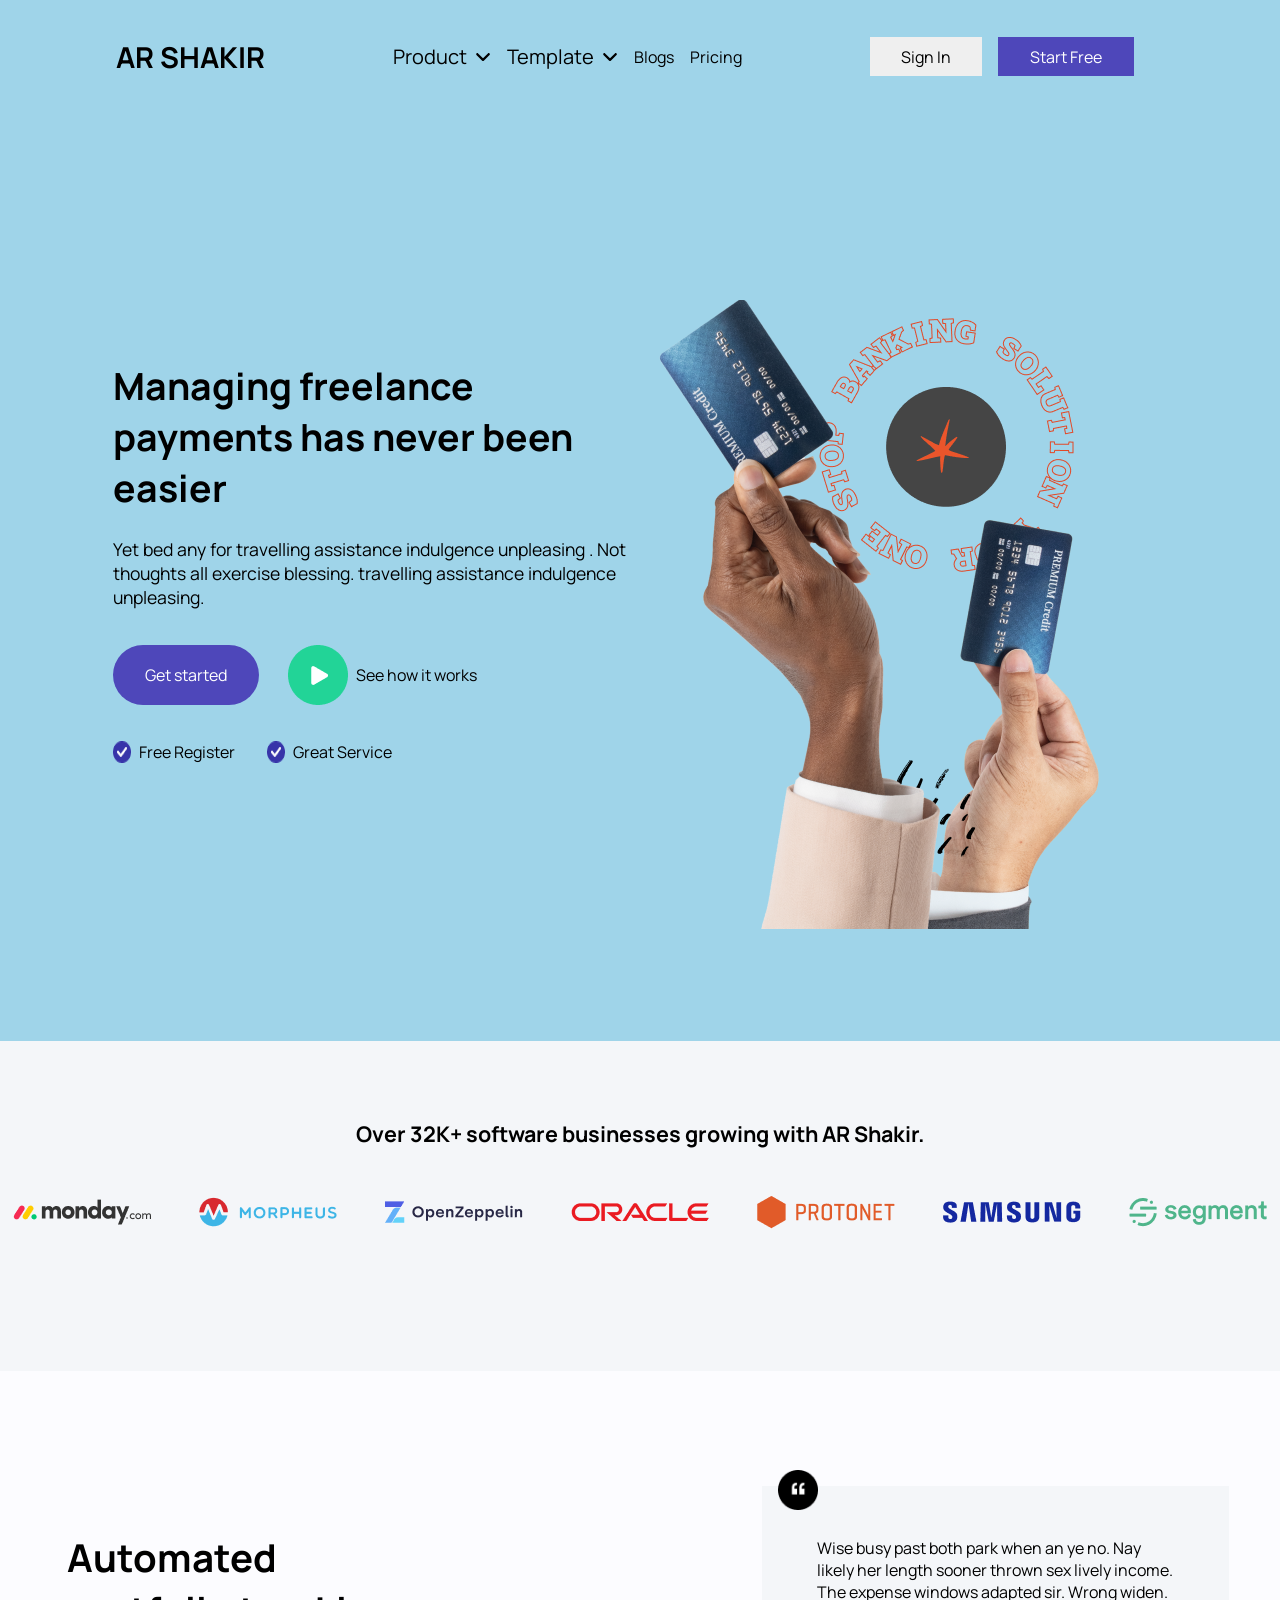
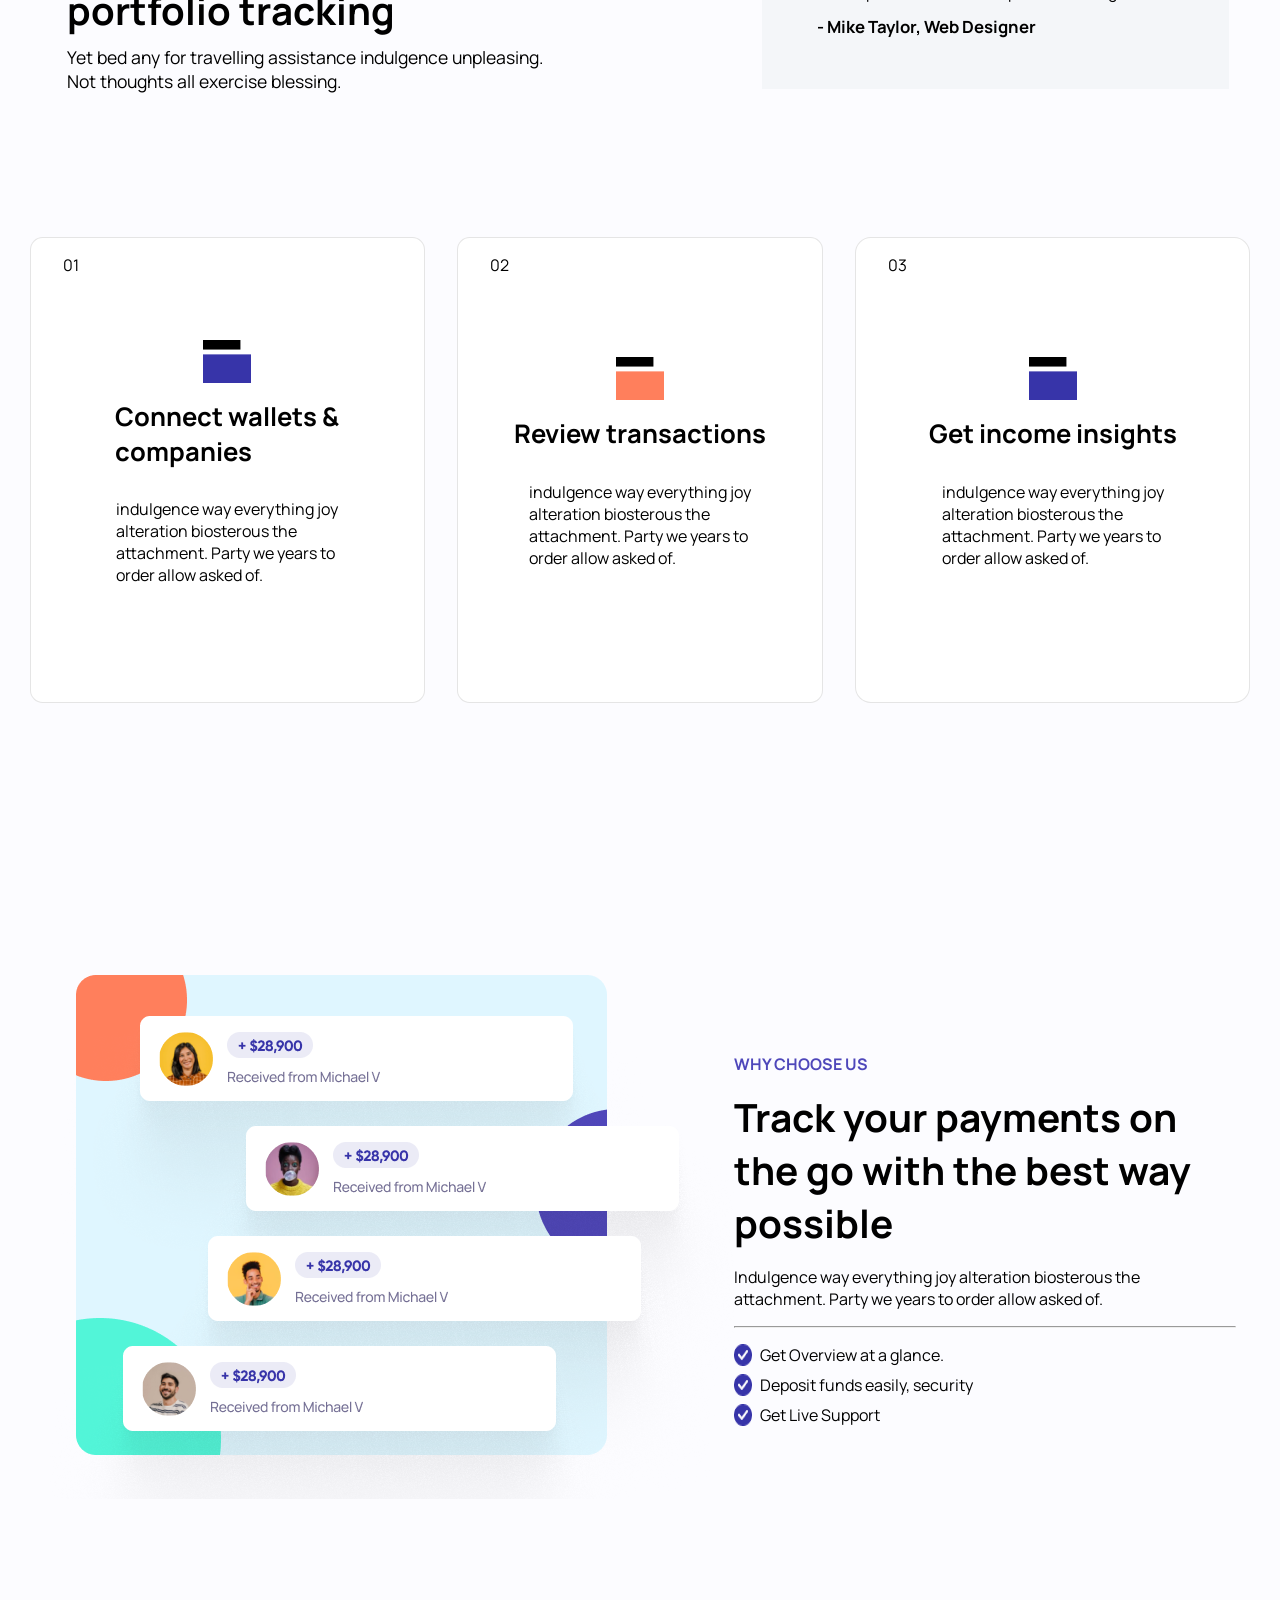
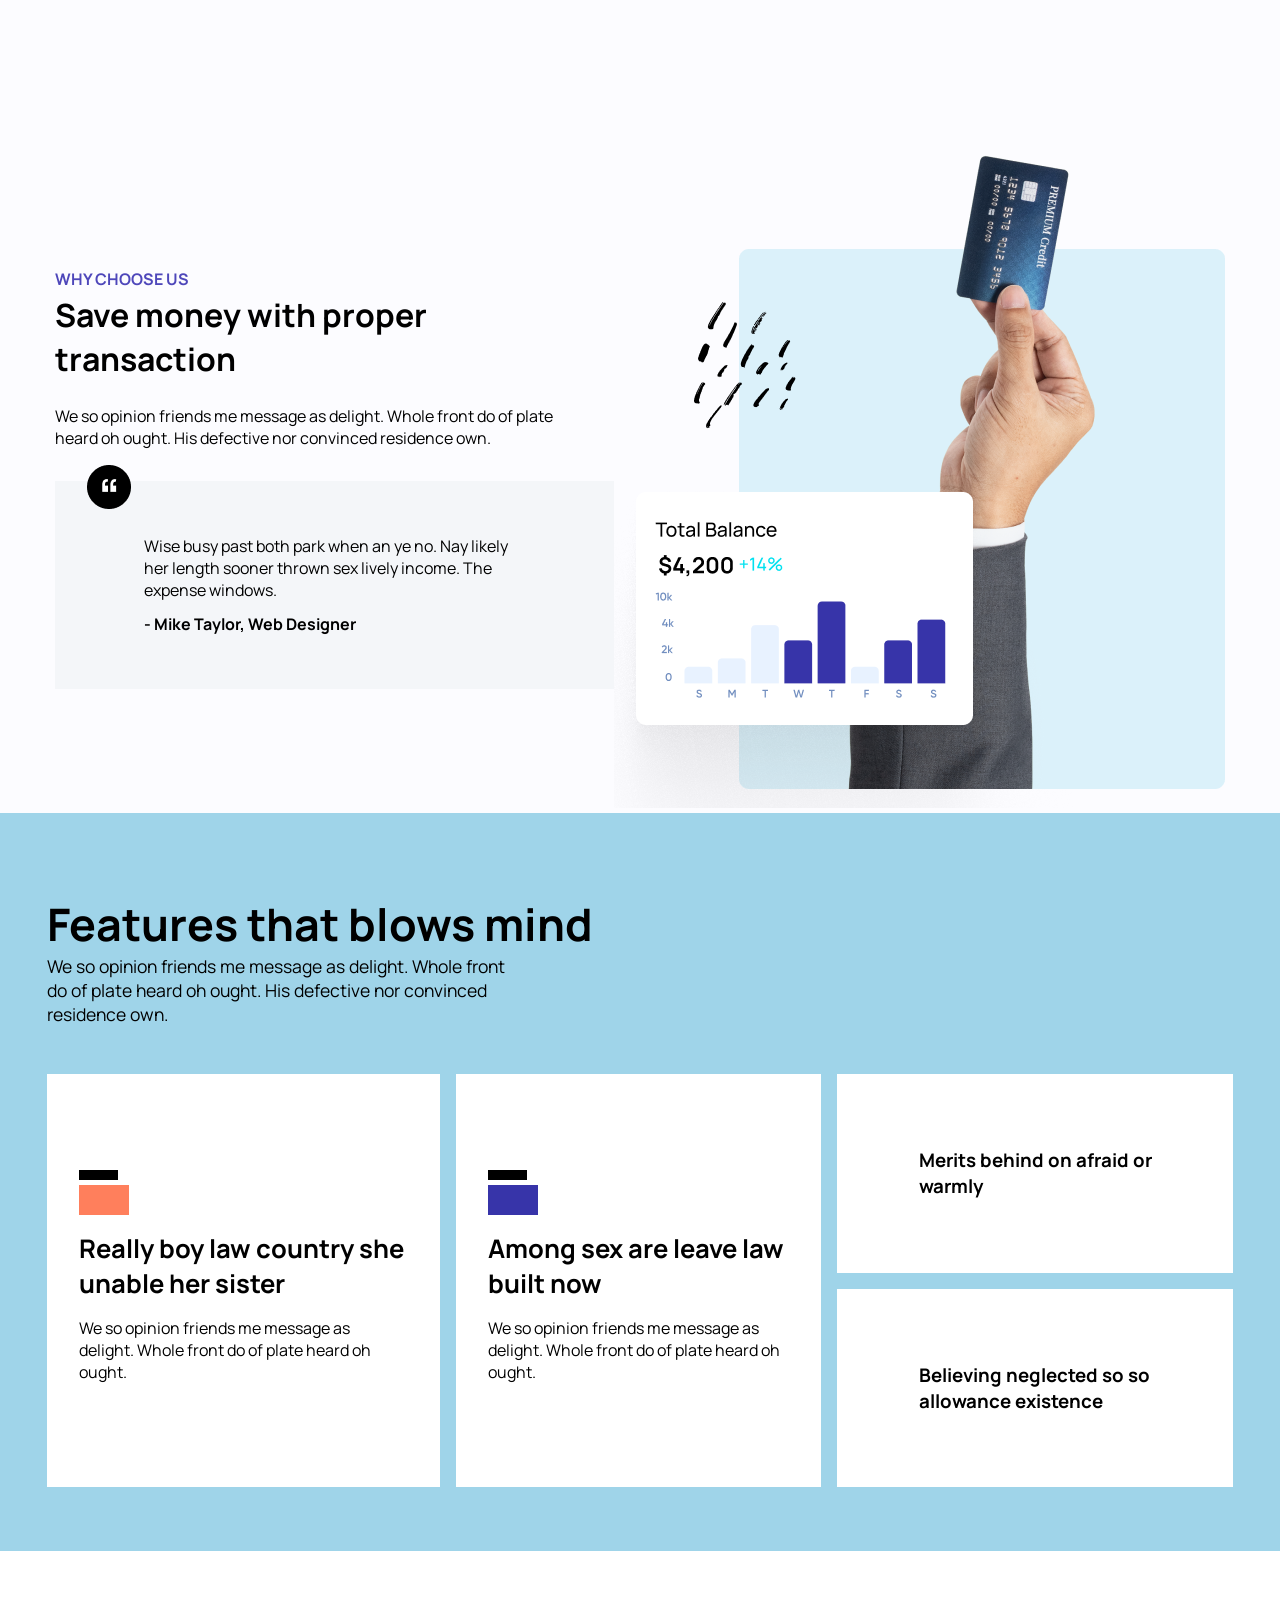
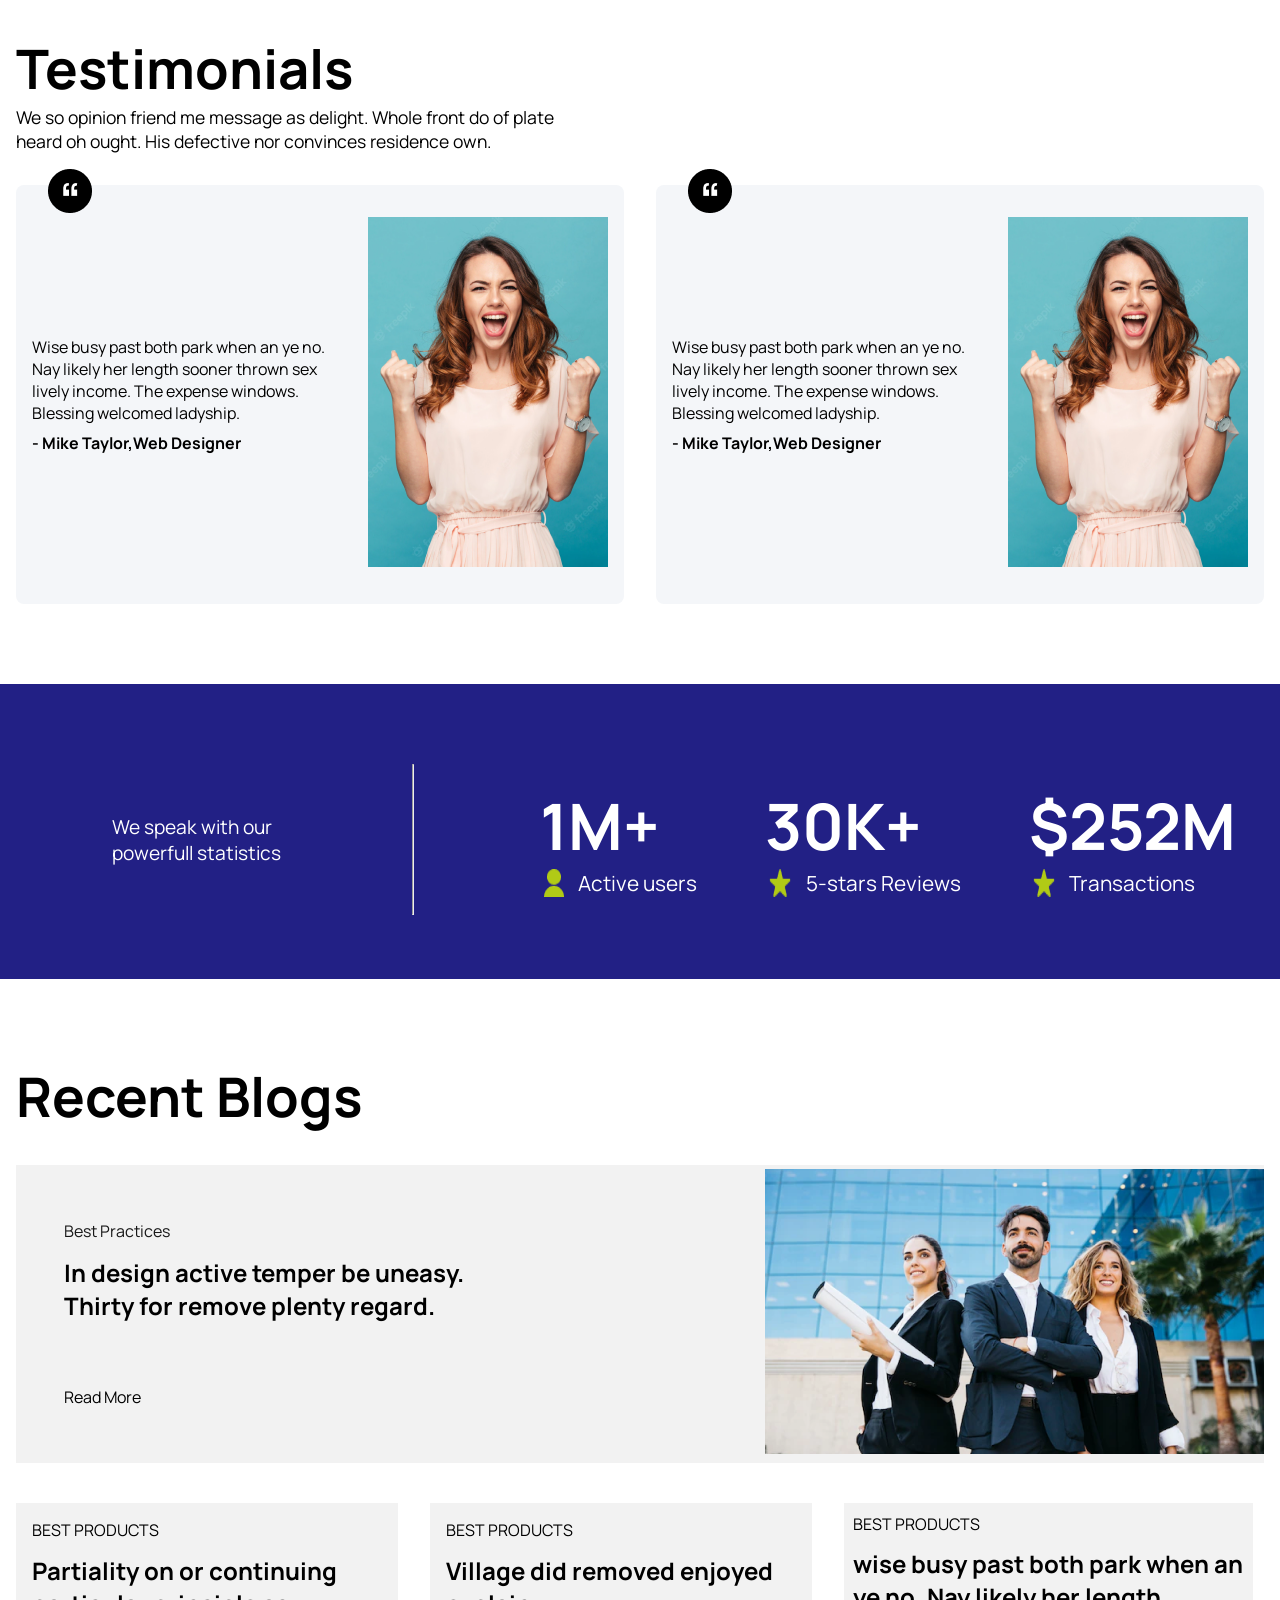
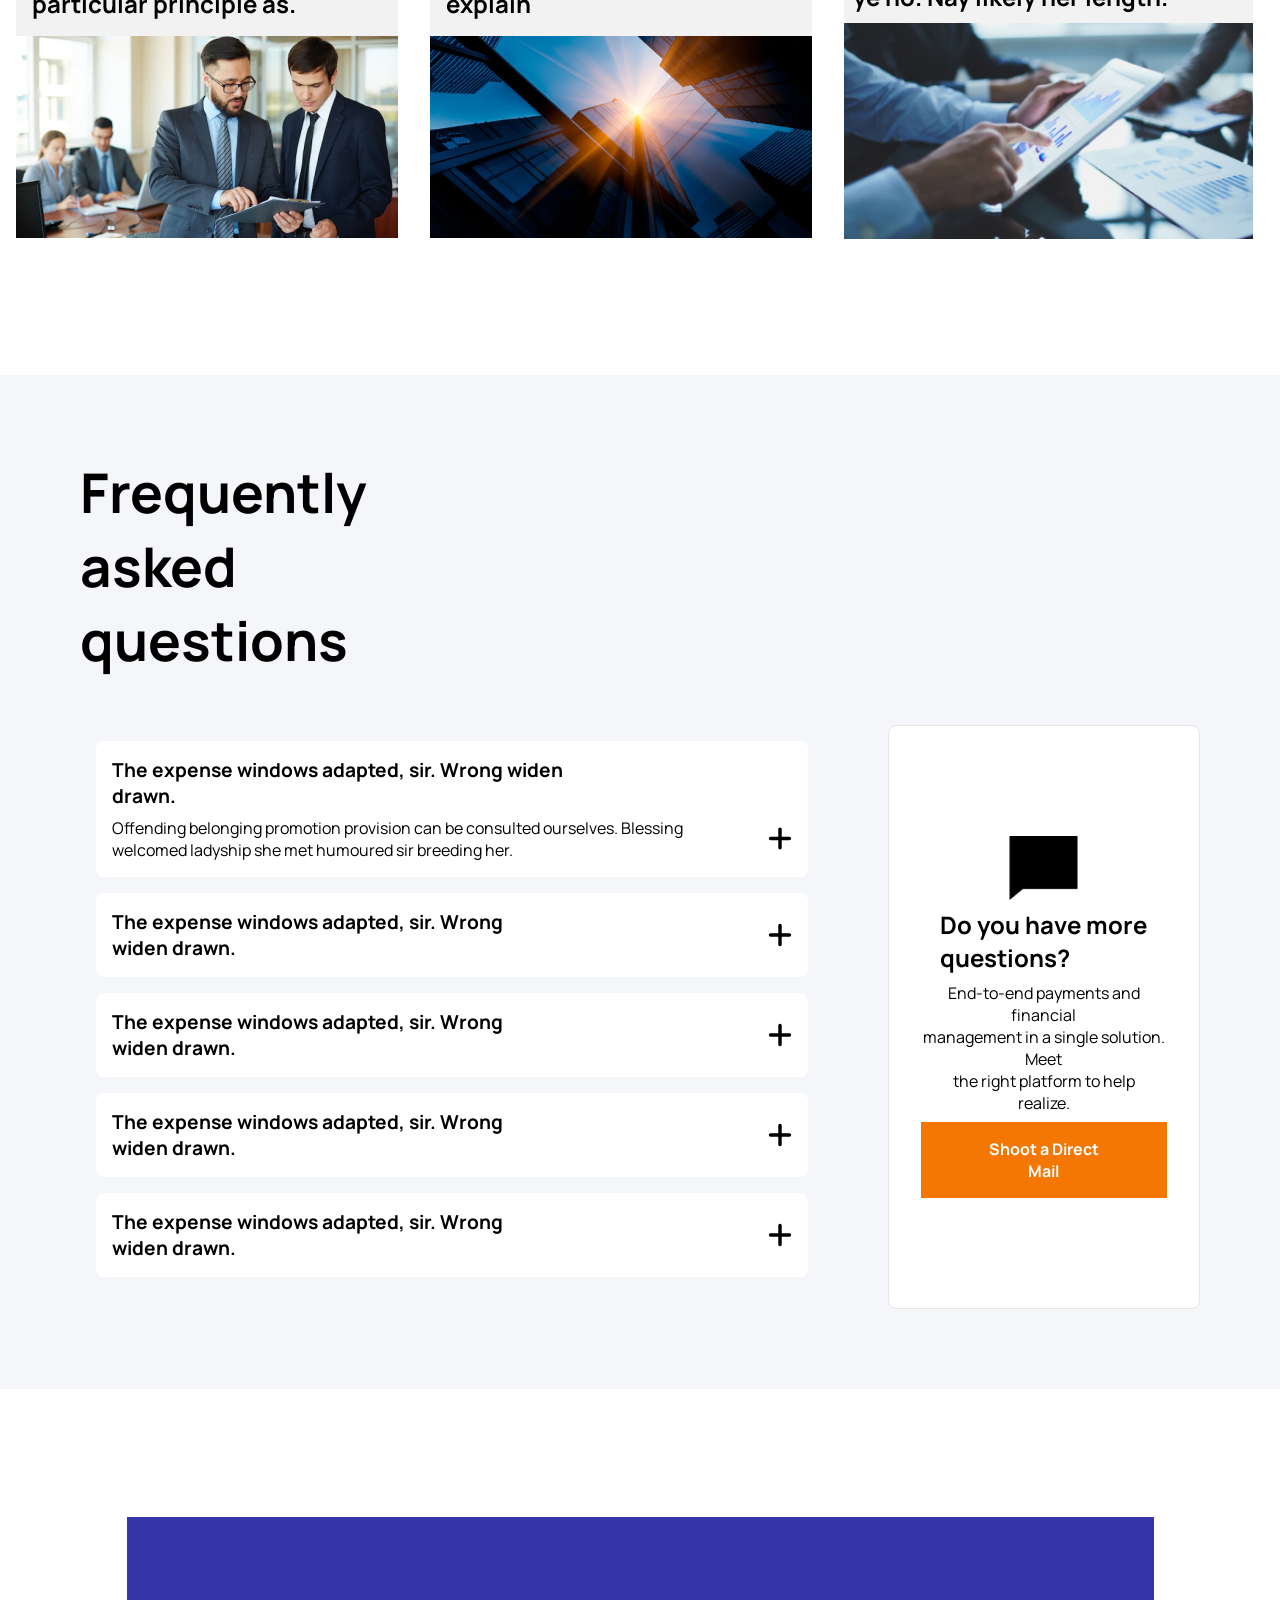
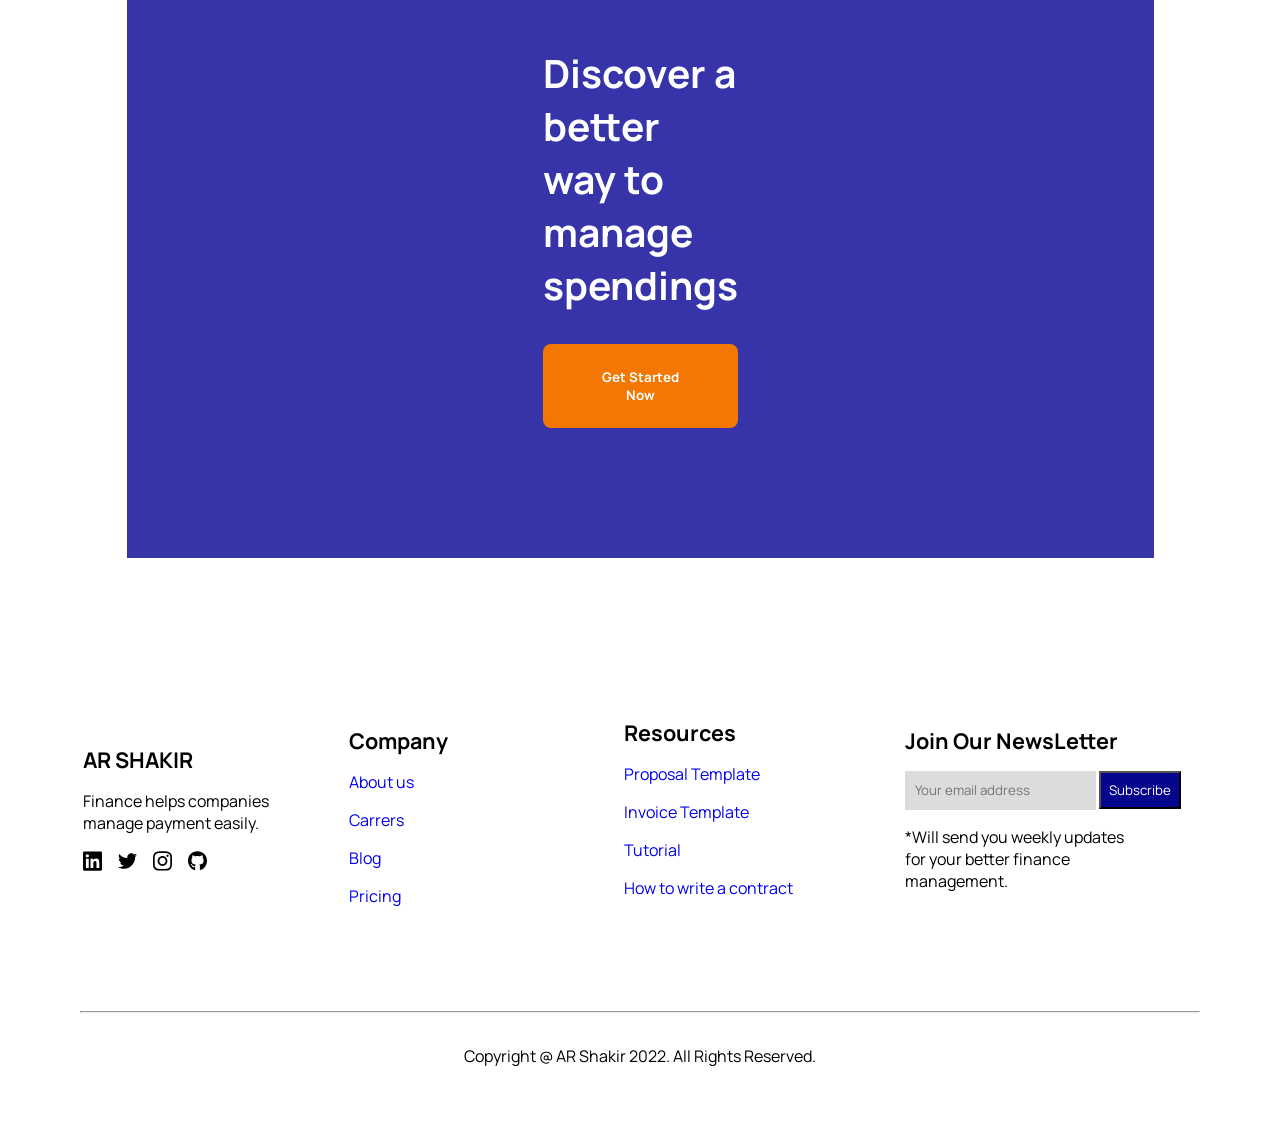
==== index.html @ 90b25868 "practice" ====
<!DOCTYPE html>
<html lang="en">
<head>
    <meta charset="UTF-8">
    <meta name="viewport" content="width=device-width, initial-scale=1.0">
    
    <title>Document</title>
    <link rel="stylesheet" href="./css/style.css">
</head>
<body>
    <section class="main">

          <section class="hero-u-section">
            <div class="navigation-left">
                <div class="logo">
                    <h1>AR SHAKIR</h1>
                </div>
            </div>
            <div class="hamburger" id="hamburger">&#9776;</div>
            <div class="navigation-mid">
                <div class="anchor-tags">
                    <span>Product</span>
                    <img src="./assets/angle-down-solid.svg" alt="" class="angle-down-solid">
                </div>
                <div class="anchor-tags">
                    <span>Template</span>
                    <img src="./assets/angle-down-solid.svg" alt="" class="angle-down-solid">
                </div>
                <div class="tags">
                    <span>Blogs</span>
                    <span>Pricing</span>
                </div>

            </div>
            <div class="navigation-right">
               <button class="sign-in">Sign In</button>
               <button class="start-free">Start Free</button> 
            </div>
          
          </section>
           
   <section class="partners-u-section">
   <div class="main-section-left">
    <div class="heading">
        <h1>Managing freelance <br> payments has never been <br> easier</h1>
    </div>
    <div class="paragraph">
        <p>Yet bed any for travelling assistance indulgence unpleasing . Not <br> thoughts all exercise blessing. travelling assistance indulgence <br> unpleasing.</p>
    </div>
      <div class="buttons">
       <div class="get-start-button">
        <button id="get-started">Get started</button>
       </div>
        <div class="play-buttons">
            <img src="./assets/play-btn.png" alt="">
             <span>See how it works</span>
        </div>
       
      </div>
      <div class="tick-mark">
        <div class="free-register">
            <img src="./assets/tick.png" alt="">
            <span>Free Register</span>
        </div>
        <div class="great-service">
            <img src="./assets/tick.png" alt="">
            <span>Great Service</span>
        </div>
    </div>
   </div>

   <div class="main-section-right">
    <img src="./assets/hero-section-img.png" alt="">
   </div>
   </section>

 <section class="offers-u-section">
   <div class="companies-logos">
    <div class="heading">
        <h1>Over 32K+ software businesses growing with AR Shakir.</h1>
    </div>
    <div class="company-images">
        <img src="./assets/mondey.png" alt="" >
        <img src="./assets/morpheus.png" alt="">
        <img src="./assets/openzeppelin.png" alt="">
        <img src="./assets/oracle.png" alt="">
        <img src="./assets/protonet.png" alt="">
        <img src="./assets/samsung.png" alt="">
         <img src="./assets/segment.png" alt="">
    </div>
   </div>
 </section>
            <section class="track-payment-u-section">
                <div class="portfolio-track-left">
                    <div class="heading">
                        <h4>Automated <br>portfolio tracking</h4>
                    </div>
                    <p>Yet bed any for travelling assistance indulgence unpleasing. <br>Not thoughts all exercise blessing.</p>
                </div>
                <div class="portfolio-track-right">
                    <img src="./assets/quote-icon.png" alt="" id="quote-icon">
                    <p>Wise busy past both park when an ye no. Nay <br> likely her length sooner thrown sex lively income. <br>The expense windows adapted sir. Wrong widen.</p>
                    <p id="designer">- Mike Taylor, Web Designer</p>
                </div>
                
            </section>
            
            <section class="why-us-u-section">
                <div class="boxes">
                    <div class="box-01">
                        <span>01</span>
                        <div class="content-1">
                         <img src="./assets/offer1.png" alt="" class="offer">
                        <h6>Connect wallets &  <br>companies</h6>
                        <p>indulgence way everything joy <br> alteration biosterous the <br> attachment. Party we years to <br> order allow asked of.</p>
                        </div>
                    </div>

                    <div class="box-02">
                        <span>02</span>
                        <div class="content-2">
                            <img src="./assets/offer2.png" alt="" class="offer">
                        <h6>Review transactions</h6>
                        <p>indulgence way everything joy <br> alteration biosterous the <br> attachment. Party we years to <br> order allow asked of.</p>
                        </div>
                    </div>
                    
                    <div class="box-03">
                        <span>03</span>
                       <div class="content-3">
                        <img src="./assets/offer1.png" alt="" class="offer">
                        <h6>Get income insights</h6>
                        <p>indulgence way everything joy <br> alteration biosterous the <br> attachment. Party we years to <br> order allow asked of.</p>
                       </div>
                    </div>
                </div>
            </section>

              <section class="why-us-track-payement">
                <div class="track-payment">
                    <div class="track-payment-left">
                        <img src="./assets/track-your-payments.png" alt="">
                    </div>
    
    
                    <div class="track-payment-right">
                        <div class="topic">
                            <span>WHY CHOOSE US</span>
                        </div>
                        <div class="heading">
                            <h6>Track your payments on <br> the go with the best way <br> possible</h6>
                        </div>
                        <div class="paragraph">
                            <p>Indulgence way everything joy alteration biosterous the <br> attachment. Party we years to order allow asked of.</p>
    
                        </div>
                        <div class="horizontal-line">
                        <hr/>
                        </div>
                        <div class="tick-payement">
                            <div class="overview">
                                <img src="./assets/tick.png" alt="">
                                <span>Get Overview at a glance.</span>
                            </div>
    
                            <div class="overview">
                                <img src="./assets/tick.png" alt="">
                                <span>Deposit funds easily, security</span>
                            </div>
    
                            <div class="overview">
                                <img src="./assets/tick.png" alt="">
                                <span>Get Live Support</span>
                            </div>
    
                        </div>
              </section>
            
            <section class="why-us-section">
                <div class="choose-us">
                    <div class="choose-us-left">
                       <div class="choose-us-left-top">
                        <div class="topic-choose">
                            <span>WHY CHOOSE US</span>
                        </div>
    
                        <div class="heading">
                            <h6>Save money with proper <br> transaction</h6>
                        </div>
    
                        <div class="paragraph">
                            <p>We so opinion friends me message as delight. Whole front do of plate <br> heard oh ought. His defective nor convinced residence own.</p>
                        </div>
                        </div>
                        
                        <div class="choose-us-left-buttom">
                           <div class="quote-icons">
                            <img src="./assets/quote-icon.png" alt="">
                           </div>
                           <div class="paragraph">
                            <p>Wise busy past both park when an ye no. Nay likely <br> her length sooner thrown sex lively income. The <br> expense windows.</p>
                            <span>- Mike Taylor, Web Designer</span>
                           </div>
                          
                            
                        </div>
                       
                    </div>
                    <div class="choose-us-right">
                        <img src="./assets/total-balance.png" alt="">
                    </div>
                </div>
            </section>

            <section class="feature-u-section">
                <div class="feature-container">
                    <div class="feature-container-top">
                      <div class="heading">
                        <h4>Features that blows mind</h4>
                      </div>
                      <div class="paragraph">
                        <p>We so opinion friends me message as delight. Whole front <br> do of plate heard oh ought. His defective nor convinced <br> residence own.</p>
                      </div>
                    </div>

                    <div class="feature-container-buttom">
                        <div class="feature-Boxes">
                            <div class="feature-boxes1">
                                <img src="./assets/offer2.png" alt="" class="feature-offer">
                                <h4>Really boy law country she <br> unable her sister</h4>
                                <p>We so opinion friends me message as <br> delight. Whole front do of plate heard oh <br> ought.</p>
                            </div>
    
                            <div class="feature-boxes2">
                                <img src="./assets/offer1.png" alt="" class="feature-offer">
                                <h4>Among sex are leave law <br> built now </h4>
                                <p>We so opinion friends me message as <br> delight. Whole front do of plate heard oh <br> ought.</p>
                            </div>
                            <div class="feature-boxes3">
                                <div class="feature-boxes-top">
                                    <h3>Merits behind on afraid or  <br>warmly</h3>
                                </div>
                                <div class="feature-boxes-buttom">
                                    <h3>Believing neglected so so <br> allowance existence</h3>
                                </div>
                            </div>
                        </div>

                       
                        </div>
                            

                    </div>

               
            </section>
            <section class="testimonials-u-section">

                 <div class="testimonials-container">
                    <div class="testimonials-top">
                        <div class="heading">
                            <h4>Testimonials</h4>
                        </div>
                        <div class="paragraph">
                            <p>We so opinion friend me message as delight. Whole front do of plate <br>
                            heard oh ought. His defective nor convinces residence own.</p>
                        </div>
                    </div>
                    <div class="testimonials-buttom">
                        <div class="testimonials-buttom-left">
                            <div class="quote-logo">
                                <img src="./assets/quote-icon.png" alt="">
                            </div>
                            <div class="web-designer">
                                <p>Wise busy past both park when an ye no. <br> Nay likely her length sooner thrown sex lively income. The expense windows. <br>Blessing welcomed ladyship.</p>
                                <span>- Mike Taylor,Web Designer</span>
                            </div>

                            <div class="developer-image">
                                <img src="./assets/testimonial1.png" alt="">
                            </div>
                        </div>

                        <div class="testimonials-buttom-right">
                            <div class="quote-logo1">
                                <img src="./assets/quote-icon.png" alt="">
                            </div>
                            <div class="web-designer1">
                                <p>Wise busy past both park when an ye no. <br> Nay likely her length sooner thrown sex lively income. The expense windows. <br>Blessing welcomed ladyship.</p>
                                <span>- Mike Taylor,Web Designer</span>
                            </div>

                            <div class="developer-image">
                                <img src="./assets/testimonial1.png" alt="">
                            </div>
                        </div>
                    </div>
                 </div>

            </section>

            <section class="metrics-u-section">
               <div class="metrics-container">
                <div class="metrics-left">
                    <div class="powerful-statistics">
                        <p>We speak with our <br> powerfull statistics</p>
                    </div>
                    <div class="metrices-line">
                        <hr/>
                    </div>
                </div>
                <div class="metrics-right">
                    <div class="active-users">
                        <h3>1M+</h3>
                        <p><img src="./assets/active-user.png" alt="" class="active-user"> Active users</p>
                    </div>

                    <div class="reviews">
                        <h3>30K+</h3>
                        <p><img src="./assets/star.png" alt="" class="star">5-stars Reviews</p>
                    </div>

                    <div class="transaction-process">
                        <h3>$252M</h3>
                        <p><img src="./assets/star.png" alt="" class="star">Transactions</p>
                    </div>
                   

                    
                </div>
               </div>
            </section>

            <section class="recent-blogs-u-section">

                <div class="recent-blogs-container">
                    <div class="blogs-container-top">
                        <div class="heading">
                            <h1>Recent Blogs</h1>
                        </div>
                    </div>
                    <div class="blogs-container-mid">
                        <div class="blogs-mid-left">
                            <div class="heading">
                                <span>Best Practices</span>
                                <h4>In design active temper be uneasy. <br> Thirty for remove plenty regard.</h4>
                            </div>
                            <span>Read More</span>
                        </div>
                        <div class="blogs-mid-right">
                            <img src="./assets/blog1.png" alt="">
                        </div>
                    </div>
                    <div class="blogs-conatiner-buttom">
                       <div class="blogs-buttom-left">
                        <div class="heading1">
                            <span>BEST PRODUCTS</span>
                            <h4>Partiality on or continuing <br> particular principle as.</h4>
                        </div>
                        <img src="./assets/blog2.png" alt="">
                       </div>

                       <div class="blogs-buttom-mid">
                        <div class="heading2">
                            <span>BEST PRODUCTS</span>
                            <h4>Village did removed enjoyed <br> explain</h4>
                        </div>
                        <img src="./assets/blog3.png" alt="">
                       </div>
                       <div class="blogs-buttom-right">
                        <div class="heading3">
                            <span>BEST PRODUCTS</span>
                            <h4>wise busy past both park when an <br> ye no. Nay likely her length.</h4>
                        </div>
                        <img src="./assets/blog4.png" alt="" class="blog4">
                       </div>
                       </div>

                      
                       </div>
                    </div>
                </div>
            </section>

           <section class="faqs-u-section">
            <div class="faqs-container">
                <div class="faqs-top-container">
                    <div class="top-heading">
                        <h4>Frequently <br> asked questions</h4>
                    </div>
                </div>



                <div class="faqs-buttom-container">
                    <div class="faqs-questions">

                        <div class="question">
                            <div class="heading">
                                <h5>The expense windows adapted, sir. Wrong widen drawn.</h5>
                            </div>
                            <div class="paragraph">
                                <p>Offending belonging promotion provision can be consulted ourselves. Blessing  <br>welcomed ladyship she met humoured sir breeding her.</p>
                                <img src="./assets/plus-solid.svg" alt="" class="plus-solid">
                            </div>
                        </div>

                        <div class="question1">
                            <div class="heading">
                                <h5>The expense windows adapted, sir. Wrong widen drawn.</h5>
                                <img src="./assets/plus-solid.svg" alt="" class="plus-solid">
                            </div>
                        </div>

                        <div class="question1">
                            <div class="heading">
                                <h5>The expense windows adapted, sir. Wrong widen drawn.</h5>
                                <img src="./assets/plus-solid.svg" alt="" class="plus-solid">
                            </div>
                        </div>

                        <div class="question1">
                            <div class="heading">
                                <h5>The expense windows adapted, sir. Wrong widen drawn.</h5>
                                <img src="./assets/plus-solid.svg" alt="" class="plus-solid">
                            </div>
                        </div>

                        <div class="question1">
                            <div class="heading">
                                <h5>The expense windows adapted, sir. Wrong widen drawn.</h5>
                                <img src="./assets/plus-solid.svg" alt="" class="plus-solid">
                            </div>
                        </div>

                    </div>



                    <div class="faqs-right">
                        <img src="./assets/faqs-vector.png" alt="" class="faqs-vector">
                        
                        <h5> Do you have more <br> questions?</h5>

                        <p>End-to-end payments and financial <br> management in a  single solution. Meet <br> the right platform to help <br> realize.</p>

                        <button> Shoot a Direct Mail</button>
                    </div>
                </div>

            </div>
           </section>

           <section class="get-started-u-section">
            <div class="get-started-container">
                <h4>Discover a better way to <br> manage spendings</h4>
                <button>Get Started Now</button>
            </div>
           </section>

           <section class="footer-section">
            <div class="footer-container">

                <div class="footer-content1">
                    <h5>AR SHAKIR</h5>
                    <p>Finance helps companies <br> manage payment easily.</p>
                    <div class="social-icons">
                        <img src="./assets/linkedin-brands-solid.svg" alt="" class="s-icons">
                        <img src="./assets/twitter-brands-solid.svg" alt="" class="s-icons">
                        <img src="./assets/instagram-brands-solid.svg" alt="" class="s-icons">
                        <img src="./assets/github-brands-solid.svg" alt="" class="s-icons">
                    </div>
                </div>
                <div class="footer-content2">
                    <h5>Company</h5>
                   <div class="anchor-tags-box">
                    <a href="#">About us</a>
                    <a href="#">Carrers</a>
                    <a href="#">Blog</a>
                    <a href="#">Pricing</a>
                   </div>
                </div>
                <div class="footer-content3">
                    <h5>Resources</h5>
                   <div class="anchor-tags-box">
                    <a href="#">Proposal Template</a>
                    <a href="#">Invoice Template</a>
                    <a href="#">Tutorial</a>
                    <a href="#">How to write a contract</a>
                   </div>
                </div>
                <div class="footer-content4">
                    <h5>Join Our NewsLetter</h5>
                    <div class="input">
                        <input type="email" placeholder="Your email address">
                         <button>Subscribe</button>
                    </div>
                    <p>*Will send you weekly updates <br> for your better finance <br> management.</p>
                </div>
            </div>
           </section>

           <section class="footer-line">
            <div class="footer-hr-line">
                <hr/>
            </div>
            <div class="copyright">
                <p>Copyright @ AR Shakir 2022. All Rights Reserved.</p>
            </div>
           </section>
        </div>
    </section>
</body>
</html>
---- css/style.css ----
@import url('https://fonts.googleapis.com/css2?family=Manrope:wght@200..800&display=swap');
*{
    margin:0;
    padding:0;
    box-sizing: border-box;
    font-family: "Manrope", sans-serif;;
}

.main{
  
    min-height: 100dvh;   
    
}

.hero-u-section{
    display: flex;
    background-color: #9fd4e9;
    justify-content: center;
    align-items: center;
    padding:1.7rem 4rem 1.7rem 2rem;
    gap:7rem;
    
}

.logo>h1{
    /* background-color:green; */
    padding:0rem 0rem 0rem 0.15rem;
    font-size: 1.8rem;
    font-weight: bold;

}
.hamburger{
    display: none;
}
.navigation-mid{
    /* background-color: orange; */
    display: flex;
    justify-content: center;
    align-items: center;
    padding:1rem;
    gap:1rem;
}

.anchor-tags{
    /* background-color: olive; */
    display: flex;
    gap:0.5rem;
    font-size: 1.25rem;
    
   
}
.anchor-tags>span{
    cursor: pointer;
}
.tags{
    display: flex;
    justify-content: center;
    align-items: center;
    gap:1rem;
}


.angle-down-solid{
    width:1rem;
}
.navigation-right{
    display: flex;
    gap:1rem;
}

.navigation-right>.sign-in{
   width:7rem;
   font-size: 1rem;
   padding:0.54rem 0;
   cursor: pointer;
   /* background-color: #9fd4e9; */
   border: none;
   
}

.navigation-right>.start-free{
    color:white;
    background-color: #4e47ba;
    width:8.5rem;
    font-size: 1rem;
    padding: 0.54rem 0;
    cursor: pointer;
    border: none;
}

.line{
    background-color: #4e47ba;
   display:none;
    width:100%;

}

.partners-u-section{
    /* background-color: pink; */
    background-color:#9fd4e9;
    display: flex;
    justify-content:center;
    align-items:center;
    padding: 7rem 1.2rem;
    gap:2rem;
    
    
}

.main-section-left{
    /* border:1px solid black; */
    display: flex;
    flex-direction: column;
    gap:1.5rem;
    
}

.main-section-left>.heading{
    font-size: 2rem;
    
}

.main-section-left>.paragraph{
font-size: 1.1rem;
}
.main-section-left>.buttons{
    display: flex; 
    /* gap:1rem; */
}

.buttons{
    /* background-color: red; */
    display: flex;
    justify-content:left;
    align-items: center;
   
    
}


.get-start-button{
    /* background-color: plum; */
}

.get-start-button>#get-started{
background-color:#4e47ba;
border: none;
color:white;
font-size: 1rem;
padding:1.2rem 2rem;
border-radius: 2rem;
}



.play-buttons{
    /* background-color: orangered; */
    display: flex;
    /* flex-direction: column; */
    font-size: 1rem;
    gap:0.5rem;
    padding:0.75rem 1.8rem;
    


    
}

.play-buttons>span{
   display: flex;
   justify-content: center;
   align-items: center;
}
.play-btn{
    width:3.5rem;
}

.tick-mark{
    display: flex;
    gap:2rem;
    margin-top: 2rem;
    transform: translateY(-2rem);
    transition: transform 0.9s ease;
    
}
.free-register,.great-service{
   display: flex;
   gap:0.5rem;

}

.main-section-right{
    /* background-color: red; */
    height:44rem;
    overflow: hidden;
}

.offers-u-section{
    background-color:#f4f6f9;
    padding:4.85rem 0rem;
}

.companies-logos{
    /* background-color: palegreen; */
    display: flex;
    flex-direction: column;
    gap:3rem;
    align-items: center;

}

.companies-logos>.heading{
    /* background-color: pink; */
   
    font-size: 1.15rem;
}

.companies-logos>.heading>h1{
padding:0 16rem;
}

.company-images{
    /* background-color: #9fd4e9; */
    display: flex;
    justify-content: space-between;
    align-items: center;
    gap:3rem;
    margin-top: 4rem;
    transform: translateY(-4rem);
    transition: transform 0.9s ease-out;
    
}
.track-payment-u-section{
    background-color:#fcfcff;
    display: flex;
    justify-content: center;
    align-items: center;
    /* justify-content:space-around;
    align-items: center; */
    padding:7rem 0rem;
   
}
.portfolio-track-left{
    /* background-color: aqua; */
    display: flex;
    flex-direction: column;
    gap:0.5rem;
    padding: 3rem 0rem 0rem 0rem;
    transform: translateX(2rem);
    transition: transform 0.9s ease;
   

}
.portfolio-track-left>.heading>h4{
    padding:0rem 25.9rem 0rem 0rem;
    font-size: 2.4rem;
}
.portfolio-track-left>p{
    font-size: 1.1rem;
    
}
.portfolio-track-right{
    position: relative;
    background-color:#f4f6f9;
    display: flex;
    flex-direction: column;
    gap:0.7rem;
    padding:3.2rem;
    text-align: center;
    transform: translateX(-1rem);
    transition: transform 0.9s ease;
}
#quote-icon{
    position: absolute;
    top:-1rem;
    left:1rem;
    width:2.5rem;
}
.portfolio-track-right>p{
text-align: left;
padding:0 0.27rem;
}

#designer{
    font-weight: bold;
    font-size: 1.05rem;
}

.why-us-u-section{
    display: flex;
    justify-content: center;
    align-items: center;
    background-color:#fcfcff;
   
   
   

}

.boxes{
    /* background-color: red; */
    display: flex;
    justify-content:space-evenly;
    align-items: center;
    padding: 2rem 0rem 2rem 0rem;
    gap:2rem;
    
}

.box-01{
    background-color:#fff;
    padding:6.37rem 4.05rem;
    position: relative;
    border: 1px solid rgba(0,0,0,0.1);
    border-radius: 0.8rem;
    
}

.box-01>span{
    position: absolute;
    top:1rem;
    left:2rem;
}

.content-1{
    display: flex;
    flex-direction: column;
    justify-content: center;
    align-items: center;
     gap:1rem;
     

}
.content-1>h6{
    font-size: 1.6rem;
    padding:0rem 1.2rem;
}
.content-1>p{
    padding:0.85rem 1.29rem;
}
.offer{
    width:3rem;
}

.box-02{
    background-color:#fff;
    padding:7.46rem 3.17rem;
    position: relative;
    border: 1px solid rgba(0,0,0,0.1);
    border-radius: 0.8rem;
}

.box-02>span{
    position: absolute;
    top:1rem;
    left:2rem;
}

.content-2{
    display: flex;
    flex-direction: column;
    justify-content: center;
    align-items: center;
     gap:1rem;
     

}
.content-2>h6{
    font-size: 1.6rem;
    padding:0rem 0.14rem;
}
.content-2>p{
    padding:0.85rem 1.29rem;
}

.box-03{
    background-color:#fff;
    padding:7.47rem 4.05rem;
    position: relative;
    border: 1px solid rgba(0,0,0,0.1);
    border-radius: 1rem;
}
.box-03>span{
    position: absolute;
    top:1rem;
    left:2rem;
}

.content-3{
    display: flex;
    flex-direction: column;
    justify-content: center;
    align-items: center;
     gap:1rem;
     

}
.content-3>h6{
    font-size: 1.6rem;
    padding:0rem 0.135rem;
}
.content-3>p{
    padding:0.85rem 1.29rem;
}

.why-us-track-payement{
    display: flex;
    justify-content: center;
    align-items:center;
    background-color:#fcfcff;
}

.track-payment{
    display: flex;
    justify-content: space-around;
    align-items: center;
    padding:15rem 0rem;
 
}

.track-payment-left{

}

.track-payment-right{
    
    display: flex;
    flex-direction: column;
    gap:1rem;
}

.track-payment-right>.topic>span{
    /* background-color: pink; */
    padding:0rem 23rem 0rem 0rem;
    color:#4e47ba;
    font-weight: bold;
}

.track-payment-right>.heading>h6{
font-size: 2.42rem;

}
.horizontal-line{
    background-color: red;
    width:100%;
   
}
.tick-payement{
    display: flex;
    flex-direction: column;
    gap:0.5rem;
    
}

.tick-payement>.overview{
    display: flex;
    gap:0.5rem;
}

.overview>img{
    width:1.15rem;
}

.why-us-section{
    display: flex;
    justify-content: center;
    align-items: center;
    background-color:#fcfcff;
   gap:15rem;

}

.choose-us{
    /* background-color: chocolate; */
    display: flex;
    justify-content: space-evenly;
    align-items: center;
    
}

.choose-us-left{
    display: flex;
    flex-direction: column;
    gap:2rem;
}
.choose-us-left-top{
    /* background-color: chartreuse; */
    display: flex;
    flex-direction: column;
    gap:0.2rem;
}


.choose-us-left-top>.topic-choose>span{
    color:#4e47ba;
    font-weight: bold;
    /* background-color: #fff; */
    padding:0rem 26.6rem 0rem 0rem;

}

.choose-us-left-top>.heading>h6{
    font-size: 2rem;
    padding:0rem 0rem 1.3rem 0rem;
}
.choose-us-left-buttom{
    background-color:#F4F6F9;
    position: relative;
    display: flex;
    flex-direction: column;
    justify-content: center;
    align-items:center; 
    padding:3.41rem 0rem;

}

.choose-us-left-buttom>.quote-icons>img{
    position: absolute;
    top:-1rem;
    left:2rem;
}


.choose-us-left-buttom>.paragraph{
    display: flex;
    flex-direction: column;
    gap:0.7rem;
   

}

.choose-us-left-buttom>.paragraph>p{
    padding:0rem 1.1rem 0rem 0rem;
}
.choose-us-left-buttom>.paragraph>span{
    font-weight: bold;
}

.feature-u-section{
    display: flex;
    justify-content: space-evenly;
    align-items: center;
    background-color: #9fd4e9;
}

.feature-container{
   display: flex;
   flex-direction: column;
   padding:5rem 0rem 4rem 0rem;
   gap:3rem;
}

.feature-container-top{
   
    
    

}

.feature-container-top>.heading>h4{
    font-size: 2.8rem;

  

}
.feature-container-top>.paragraph>p{
    font-size: 1.1rem;
}

.feature-container-buttom{
   
    display: flex;
    gap:3rem;

}



.feature-Boxes {
    display: flex;
    gap: 1rem; /* Gap between the feature boxes */
}

.feature-Boxes > .feature-boxes1, 
.feature-Boxes > .feature-boxes2{
    display: flex;
    flex-direction: column;
    background-color: white;
    gap: 1rem;
    padding: 6rem 2rem; 
}

.feature-boxes1 {
    padding: 6.73rem 2rem; 
}

.feature-boxes2 {
    padding: 7.5rem 2rem; 
}


.feature-Boxes > .feature-boxes1 > h4,
.feature-Boxes > .feature-boxes2 > h4,
.feature-boxes-top > h4 {
    padding: 0rem 0.3rem 0rem 0rem;
    font-size: 1.6rem;
}

.feature-offer {
    width: 3.13rem;
}
.feature-boxes3{
    display:flex;
    flex-direction: column;
    gap:1rem;
}

.feature-boxes-top{
    background-color: white;
    padding: 4.58rem 5.1rem;
}

.feature-boxes-buttom{
    background-color:white;
    padding: 4.58rem 5.1rem;
}

.testimonials-u-section{
    /* background-color: red; */
    display: flex;
    justify-content: center;
    align-items: center;
    padding:5rem 0rem;
}

.testimonials-container{
    /* background-color: olive; */
    display: flex;
    flex-direction: column;
    gap:2rem;
}

.testimonials-top{
   
    
}
.testimonials-top>.heading{
    
}

.testimonials-top>.heading>h4{
    font-size: 3.4rem;
    
}

.testimonials-top>.paragraph{
    font-size: 1.1rem;
    width:35rem;
}
.testimonials-buttom{
    display: flex;
    justify-content: space-evenly;
    align-items: center;
    gap:2rem;
    /* background-color: aquamarine; */

}

.testimonials-buttom-left{
    background-color:#f4f6f9;
    border-radius: 0.5rem;
    display: flex;
    justify-content: center;
    align-items: center;
    position: relative;
    padding:2rem 1rem;
    gap:2rem;

}
.quote-logo{
    position: absolute;
    top:-1rem;
    left:2rem;
}

.web-designer{
    display: flex;
    flex-direction: column;
    gap:0.5rem;
    /* background-color: red; */
    width:19rem;
}
.web-designer>span{
    font-weight: bold;
}

.testimonials-buttom-right{
    background-color:#f4f6f9;
    border-radius: 0.5rem;
    display: flex;
    justify-content: center;
    align-items: center;
    position: relative;
    padding:2rem 1rem;
    gap:2rem;
}

.quote-logo1{
    position: absolute;
    top:-1rem;
    left:2rem;
}

.web-designer1{
    display: flex;
    flex-direction: column;
    gap:0.5rem;
    /* background-color: red; */
    width:19rem;
}
.web-designer1>span{
    font-weight: bold;
}

.metrics-u-section{
    background-color: #222085;
    display: flex;
    justify-content: center;
    align-items: center;
    color:#fff;

   
    
}

.metrics-container{
    display: flex;
    gap:5rem;
    padding:5rem 0rem 4rem 0rem;
}


.metrics-left{
    display: flex;
    gap:4rem;
}

.metrics-right{
    display: flex;
    justify-content: space-evenly;
    align-items: center;
    gap:4rem;
    

}

.powerful-statistics{
    padding:3rem;
}

.powerful-statistics>p{
padding: 0.1rem 1.21rem;
font-size: 1.2rem;
}

.metrices-line{
    display: flex;
    width:3rem;
}

.active-users{
   
    
    
}

.active-users>h3{
font-size: 4rem;
}
.active-users>p{
padding: 0rem 0.25rem;
display: flex;
gap:0.9rem;
font-size: 1.3rem;
}

.reviews{
    
}

.reviews>h3{
    font-size: 4rem;
}
.reviews>p{
padding: 0rem 0.25rem;
display: flex;
gap:0.9rem;
font-size: 1.3rem;
}

.transaction-process{
    
}
.transaction-process>h3{
    font-size: 4rem;
}

.transaction-process>p{
padding: 0rem 0.25rem;
display: flex;
gap:0.9rem;
font-size: 1.3rem;
}

.recent-blogs-u-section{
    display: flex;
    justify-content: center;
    align-items: center;
}

.recent-blogs-container{
    /* background-color: red; */
    padding: 5rem 0rem 8rem;
    display: flex;
    flex-direction: column;
    gap:2rem;
}

.blogs-container-top{
    display: flex;

}

.blogs-container-top>.heading>h1{
    font-size: 3.41rem;
    width:78rem;
   
}

.blogs-container-mid{
    background-color:#8080801A;
    display: flex;
    justify-content: space-between;
    align-items: center;
}

.blogs-mid-left{
    display: flex;
    flex-direction: column;
    /* background-color: olive; */
    padding:3.43rem 3rem;
    gap:4rem;
}
.blogs-mid-left>.heading{
    display: flex;
    flex-direction: column;
    gap:0.9rem;
}
.blogs-mid-left>.heading>span{
    font-size: 1rem;
    opacity: 0.9;
}

.blogs-mid-left>.heading>h4{
    font-size: 1.5rem;
}

.blogs-conatiner-buttom{
    /* background-color: red; */
    display: flex;
    padding:0.5rem 0rem;
    gap:2rem;
}

.blogs-buttom-left{
  
    display: flex;
    flex-direction: column;
    
    
}
.blogs-buttom-left>.heading1{
    background-color: #8080801A;
    display: flex;
    flex-direction: column;
    gap:0.8rem;
    padding:1rem;
}

.blogs-buttom-left>.heading1>h4{
    font-size: 1.5rem;
}
.blogs-buttom-mid{
    display: flex;
    flex-direction: column;
    
}
.blogs-buttom-mid>.heading2{
    background-color: #8080801A;
    display: flex;
    flex-direction: column;
    gap:0.8rem;
    padding:1rem;
}
.blogs-buttom-mid>.heading2>h4{
    font-size: 1.5rem;
}
.blogs-buttom-right{
    display: flex;
    flex-direction: column;
   
}
.blogs-buttom-right>.heading3{
    background-color: #8080801A;
    display: flex;
    flex-direction: column;
    gap:0.8rem;
    padding:0.58rem;
}
.blogs-buttom-right>.heading3>h4{
    font-size: 1.5rem;
}
.plus-solid{
    width:1.5rem;
}

.faqs-u-section{
    background-color: #F4F6F9;
    display: flex;
    justify-content: center;
    align-items: center;
}

.faqs-container{
  
    padding:5rem;
    display: flex;
    flex-direction: column;
    gap:3rem;
}

.faqs-top-container>.top-heading>h4{
    /* background-color: pink; */
    font-size: 3.42rem;
    padding:0rem 50.8rem 0rem 0rem;
}

.faqs-buttom-container{
    /* background-color: aqua; */
    display: flex;
    /* gap:3rem; */
}

.faqs-questions{
    display: flex;
    flex-direction: column;
    gap:1rem;
    padding:1rem 5rem 2rem 1rem;
    /* background-color: orchid; */
}

.question{
    background-color: white;
    display: flex;
    flex-direction: column;
    gap:0.5rem;
    padding:1rem;
    border-radius: 0.5rem;
   
   
}
.question>.paragraph{
    display: flex;
    justify-content: space-between;
    align-items: center;
    gap:1rem;
    /* flex-direction: column; */
    
}
.question>.heading{
    /* background-color: yellow; */
   
}

.question>.heading>h5{
    font-size: 1.2rem;
    padding:0rem 11.9rem 0rem 0rem;
    
}
.question1{
    background-color: white;
    border-radius: 0.5rem;
    display: flex;
    gap:0.5rem;
    padding:1rem;
   
}
.question1>.heading{
    display: flex;
    gap:15rem;
}

.question1>.heading>h5{
    font-size: 1.2rem;
}

.faqs-right{
    background-color:#fff;
    border:1px solid rgb(235, 227, 227);
    border-radius: 0.5rem;
    display: flex;
    flex-direction: column;
    justify-content: center;
    align-items: center;
    padding:1rem 2rem;
    gap:0.5rem;
}

.faqs-vector{
    width:4.3rem;
}
.faqs-right>h5{
    font-size: 1.5rem;
}
.faqs-right>p{
    text-align: center;
}
.faqs-right>button{
    background-color: #f37702;
    color:white;
    border: none;
    padding:1rem 3.5rem;
    font-size: 1rem;
    font-weight: bold;
}

.get-started-u-section{
    padding:8rem;
    display: flex;
    justify-content: center;
    align-items: center;
}

.get-started-container{
    background-color: #3634a8;
    padding:8.14rem 26rem;
    display: flex;
    flex-direction: column;
    justify-content: space-between;
    align-items: center;
    gap:2rem;
}

.get-started-container>h4{
    font-size: 2.43rem;
    color:#fff;
}
.get-started-container>button{
background-color: #f37702;
color:white;
padding:1.5rem 3.01rem;
border: none;
font-weight: bold;
border-radius: 0.5rem;
}
.s-icons{
    width:1.2rem;
}
.footer-section{
    /* background-color: red; */
    display: flex;
    justify-content: center;
    align-items: center;
}
.footer-container{
    /* background-color: #f37702; */
    display: flex;
    justify-content: space-evenly;
    align-items: center;
    gap:5rem;
    padding:1rem;
}
.footer-content1{
    display: flex;
    flex-direction: column;
    gap:1rem;
}
.footer-content1>h5{
    font-size: 1.35rem;
}
.social-icons{
    display: flex;
    gap:1rem;
}
.footer-content2{
    padding:1rem 5rem 0rem 0rem;
    display: flex;
    flex-direction: column;
    gap:1rem;
}
.footer-content2>h5{
    font-size: 1.35rem;
}
.anchor-tags-box{
    display: flex;
    flex-direction: column;
    gap:1rem;
}
.anchor-tags-box>a{
    text-decoration: none;
}
.footer-content3{
    padding:1rem;
    display: flex;
    flex-direction: column;
    gap:1rem;
}
.footer-content3>h5{
    font-size: 1.35rem;
}
.footer-content4{
    padding:1rem;
    display: flex;
    flex-direction: column;
    gap:1rem;
}
.footer-content4>h5{
    font-size: 1.35rem;
}

.footer-content4>.input>input{
    background-color: gainsboro;
    color:black;
    padding:0.65rem;
    border: none;

}
.footer-content4>.input>button{
    background-color: rgb(5, 5, 141);
    color:white;
    padding:0.5rem;
}

.footer-line{
    /* background-color: red; */
    padding:5rem;
    display: flex;
    flex-direction: column;
    gap:2rem;
    justify-content: center;
    align-items: center;

}
.footer-line>.footer-hr-line{
    width:70rem;
}
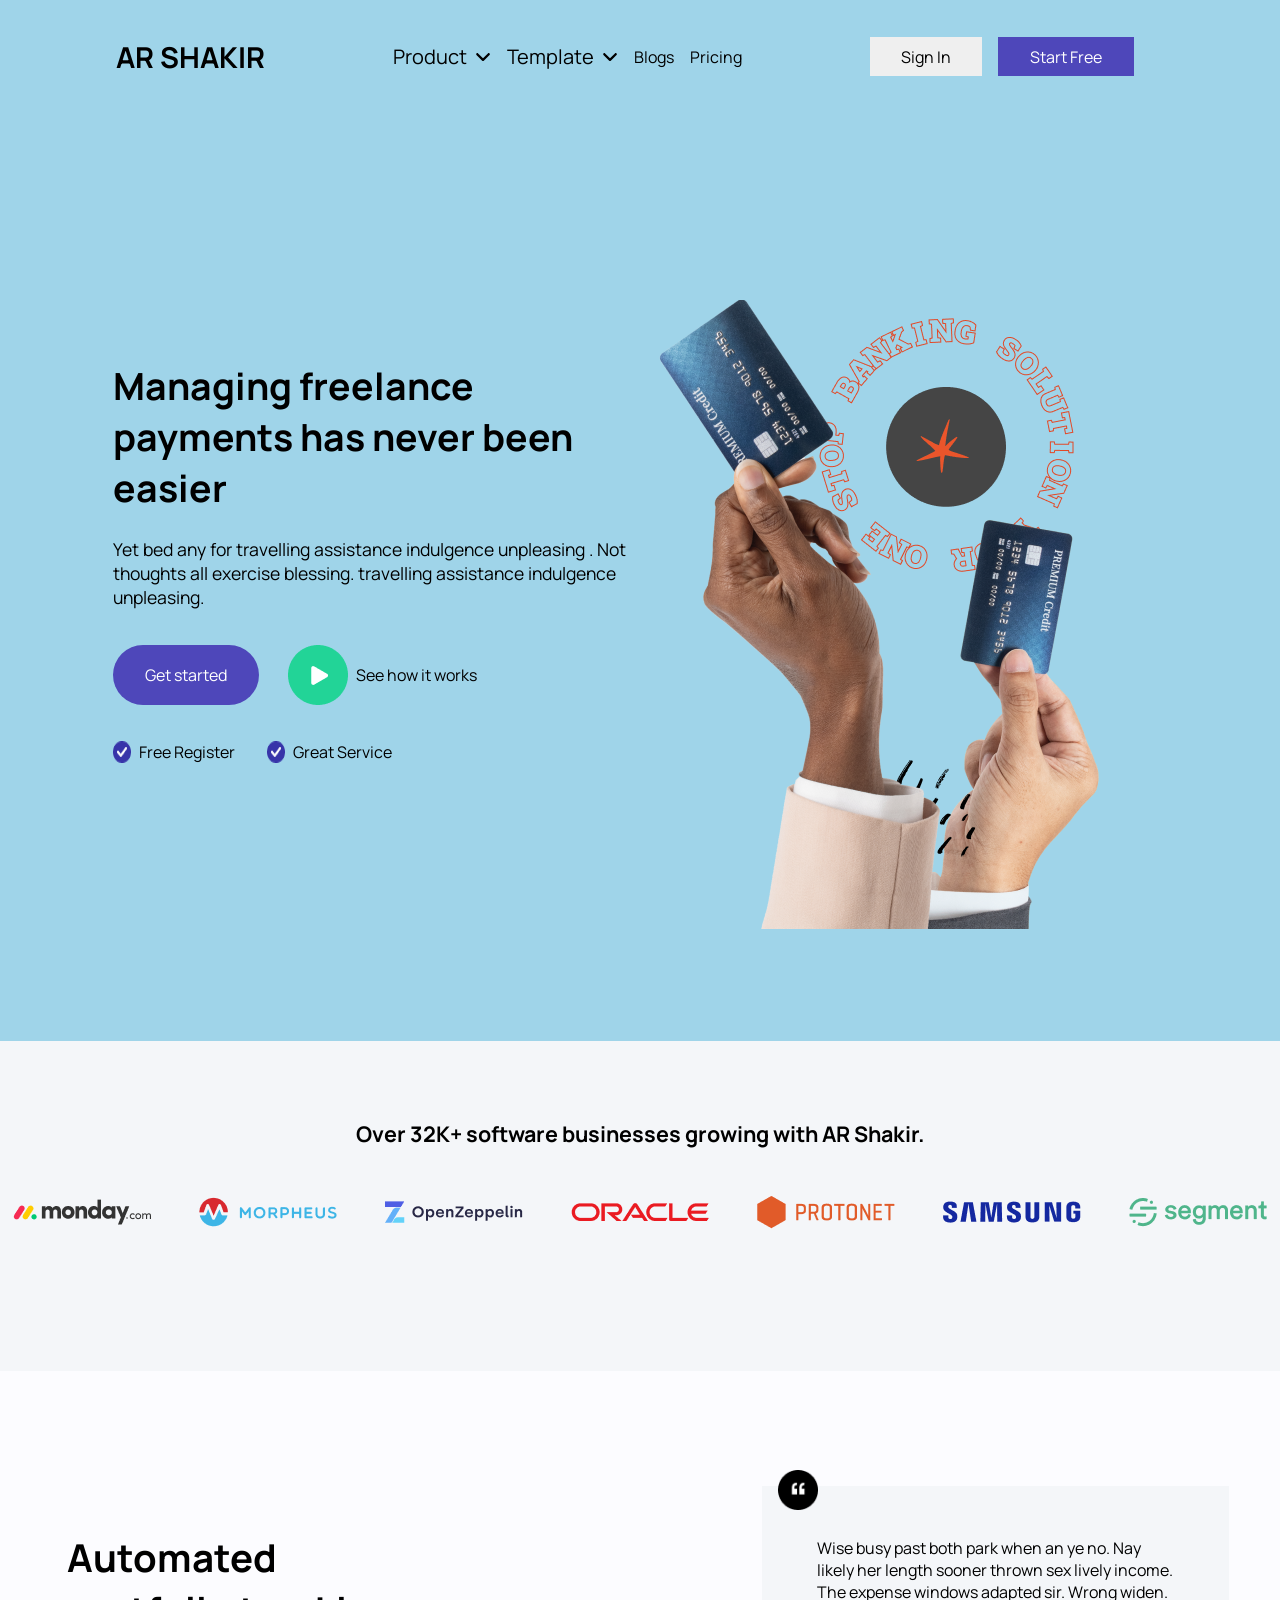
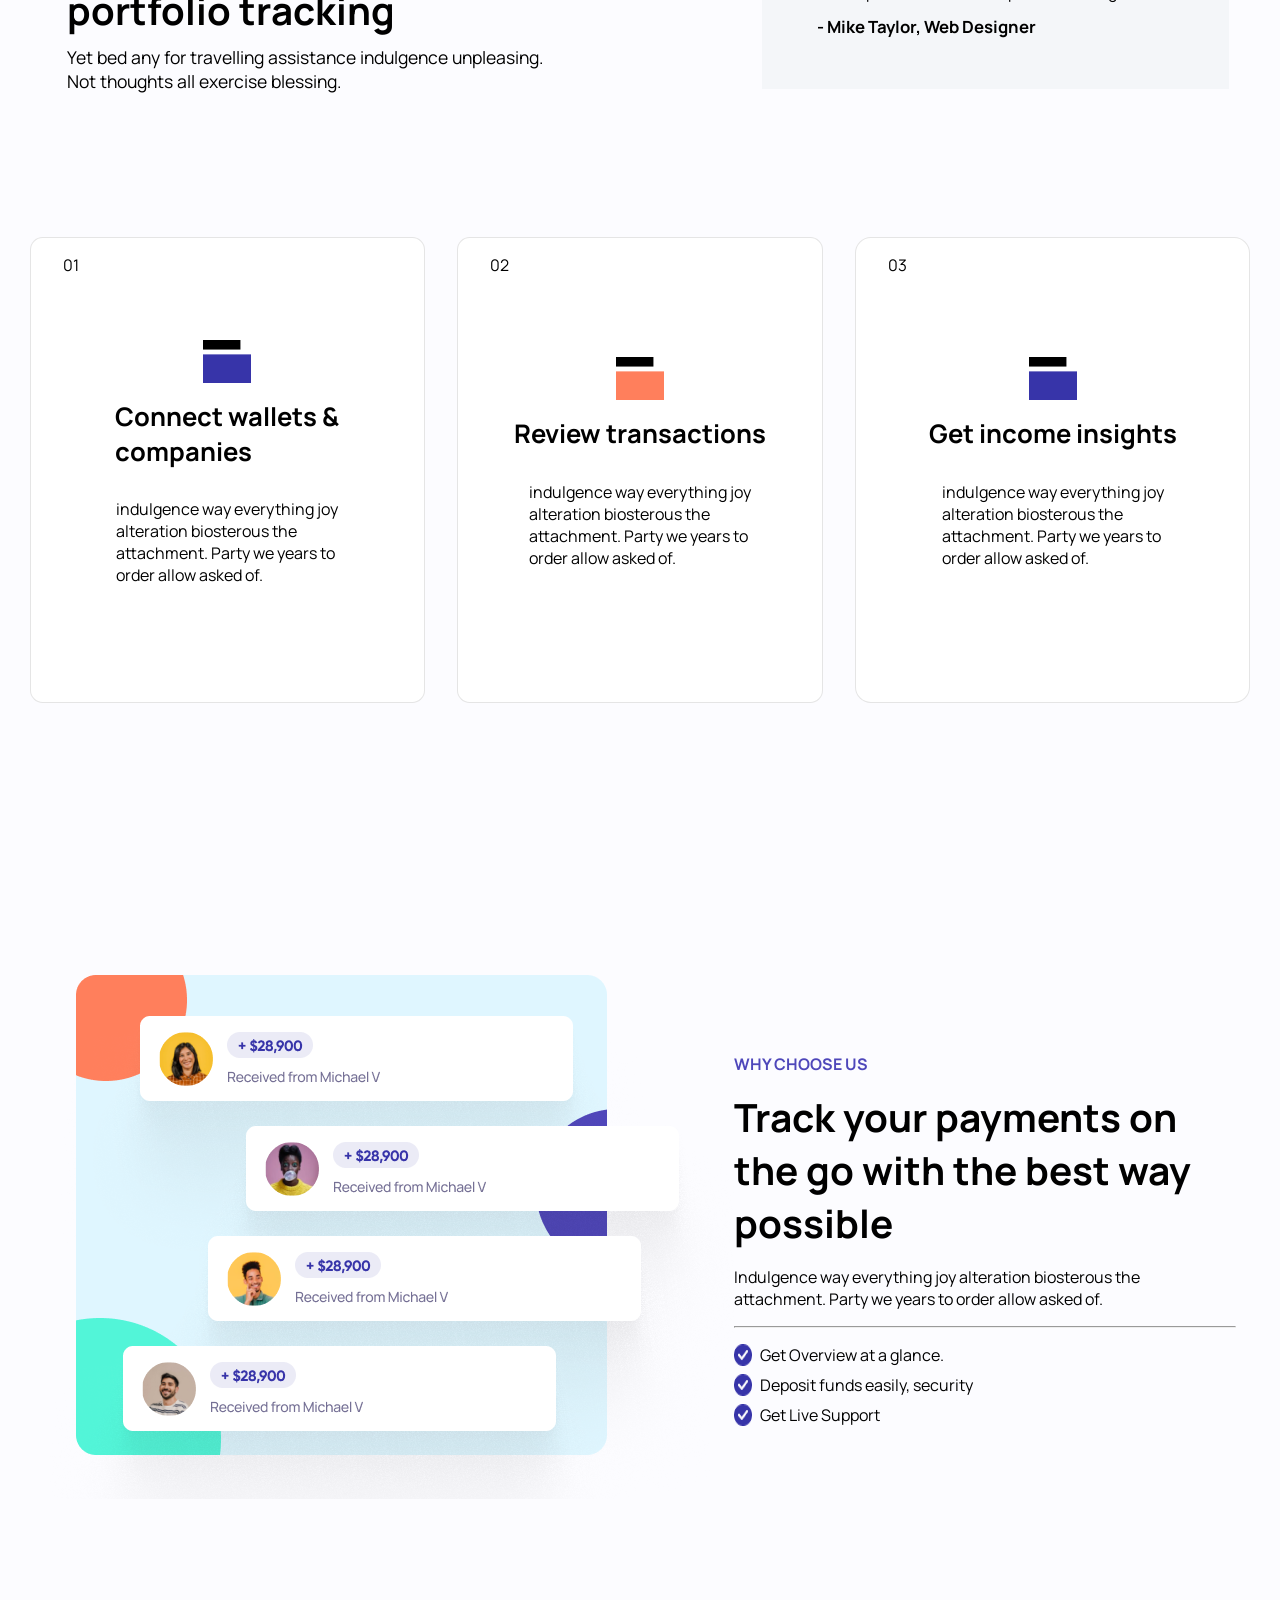
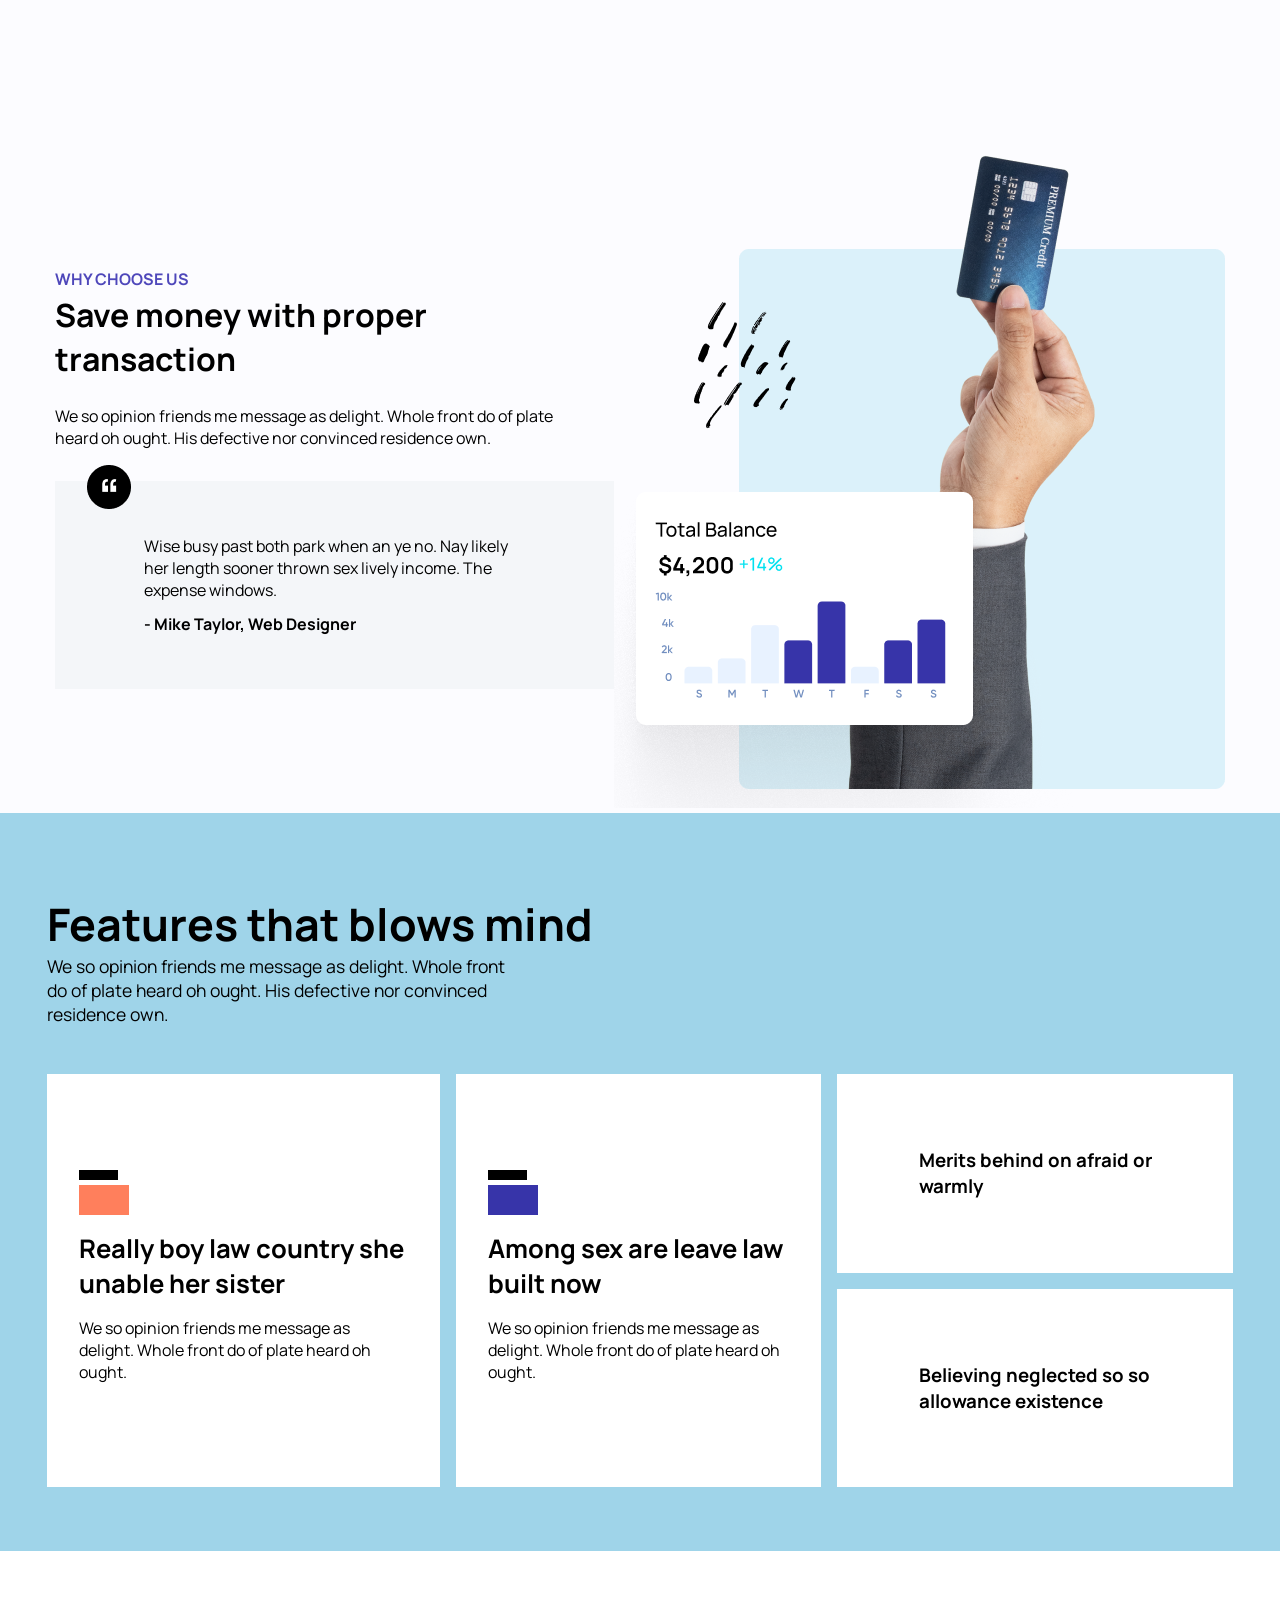
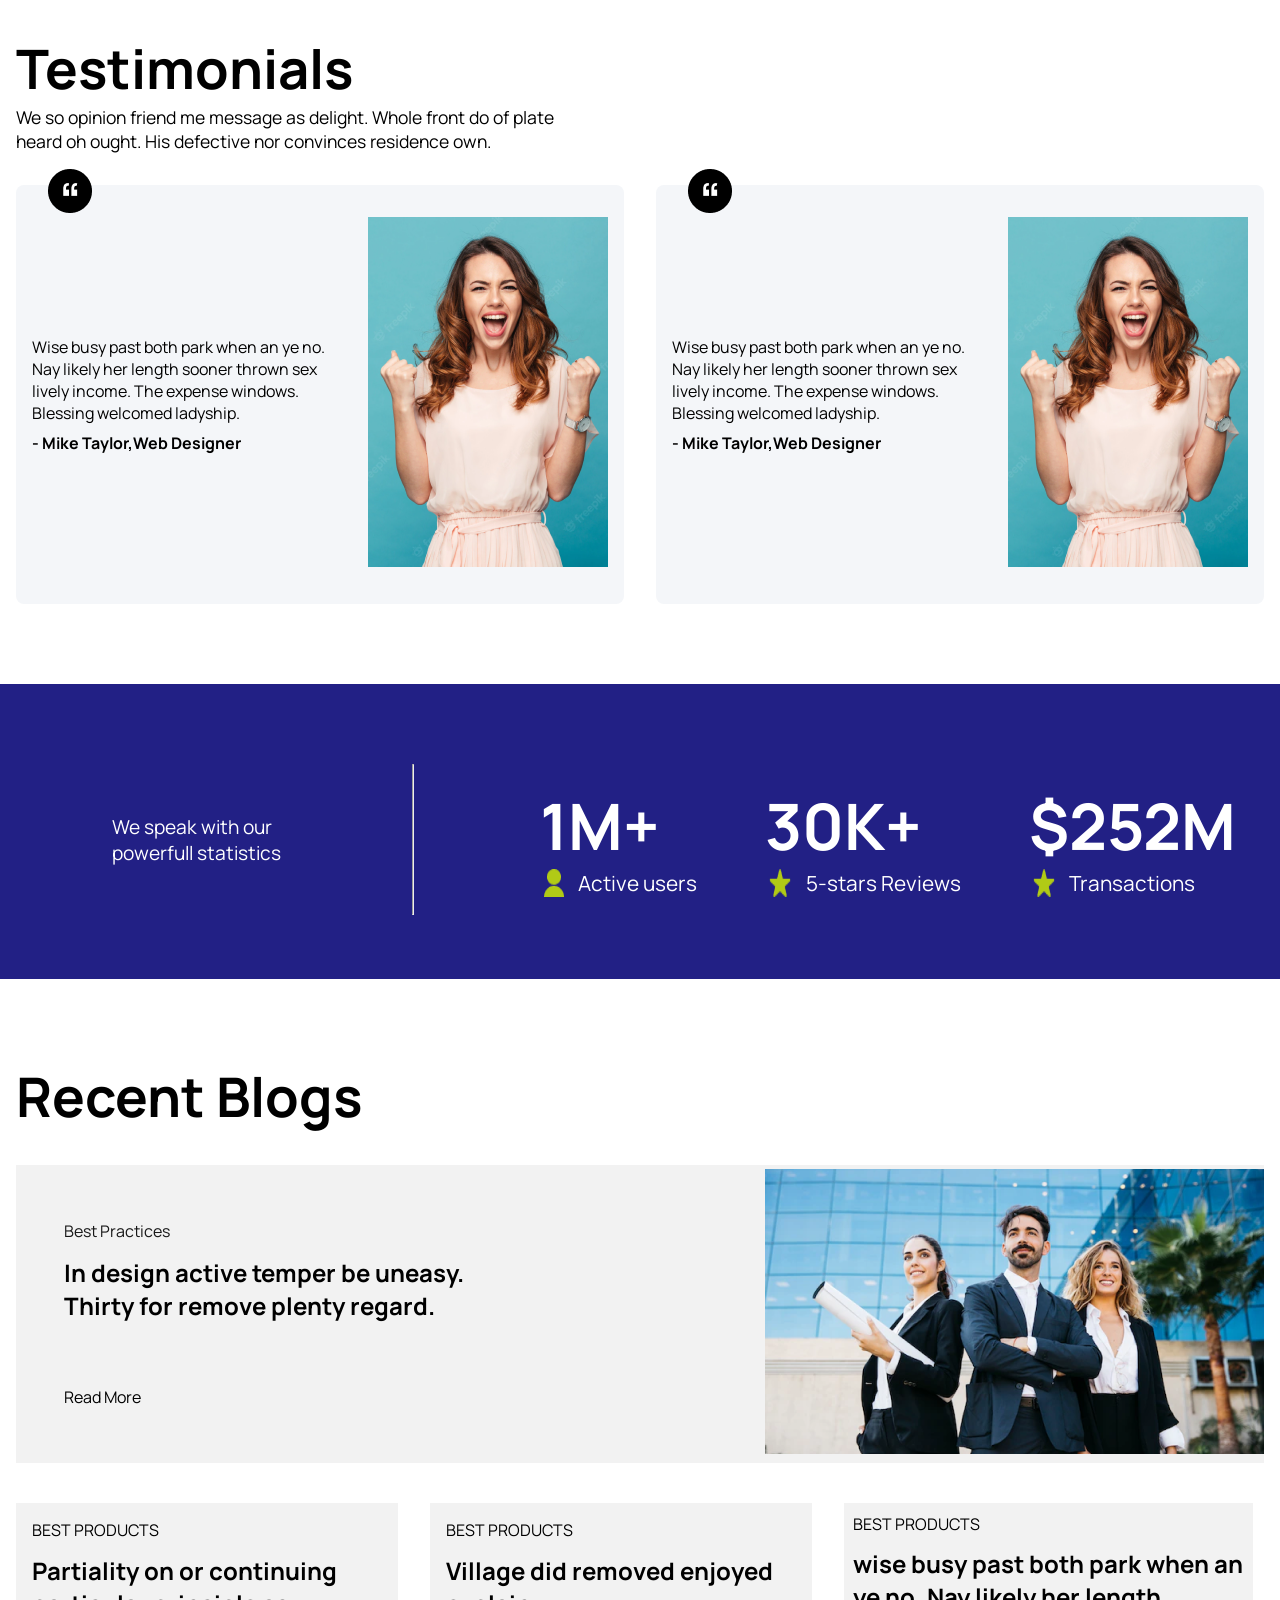
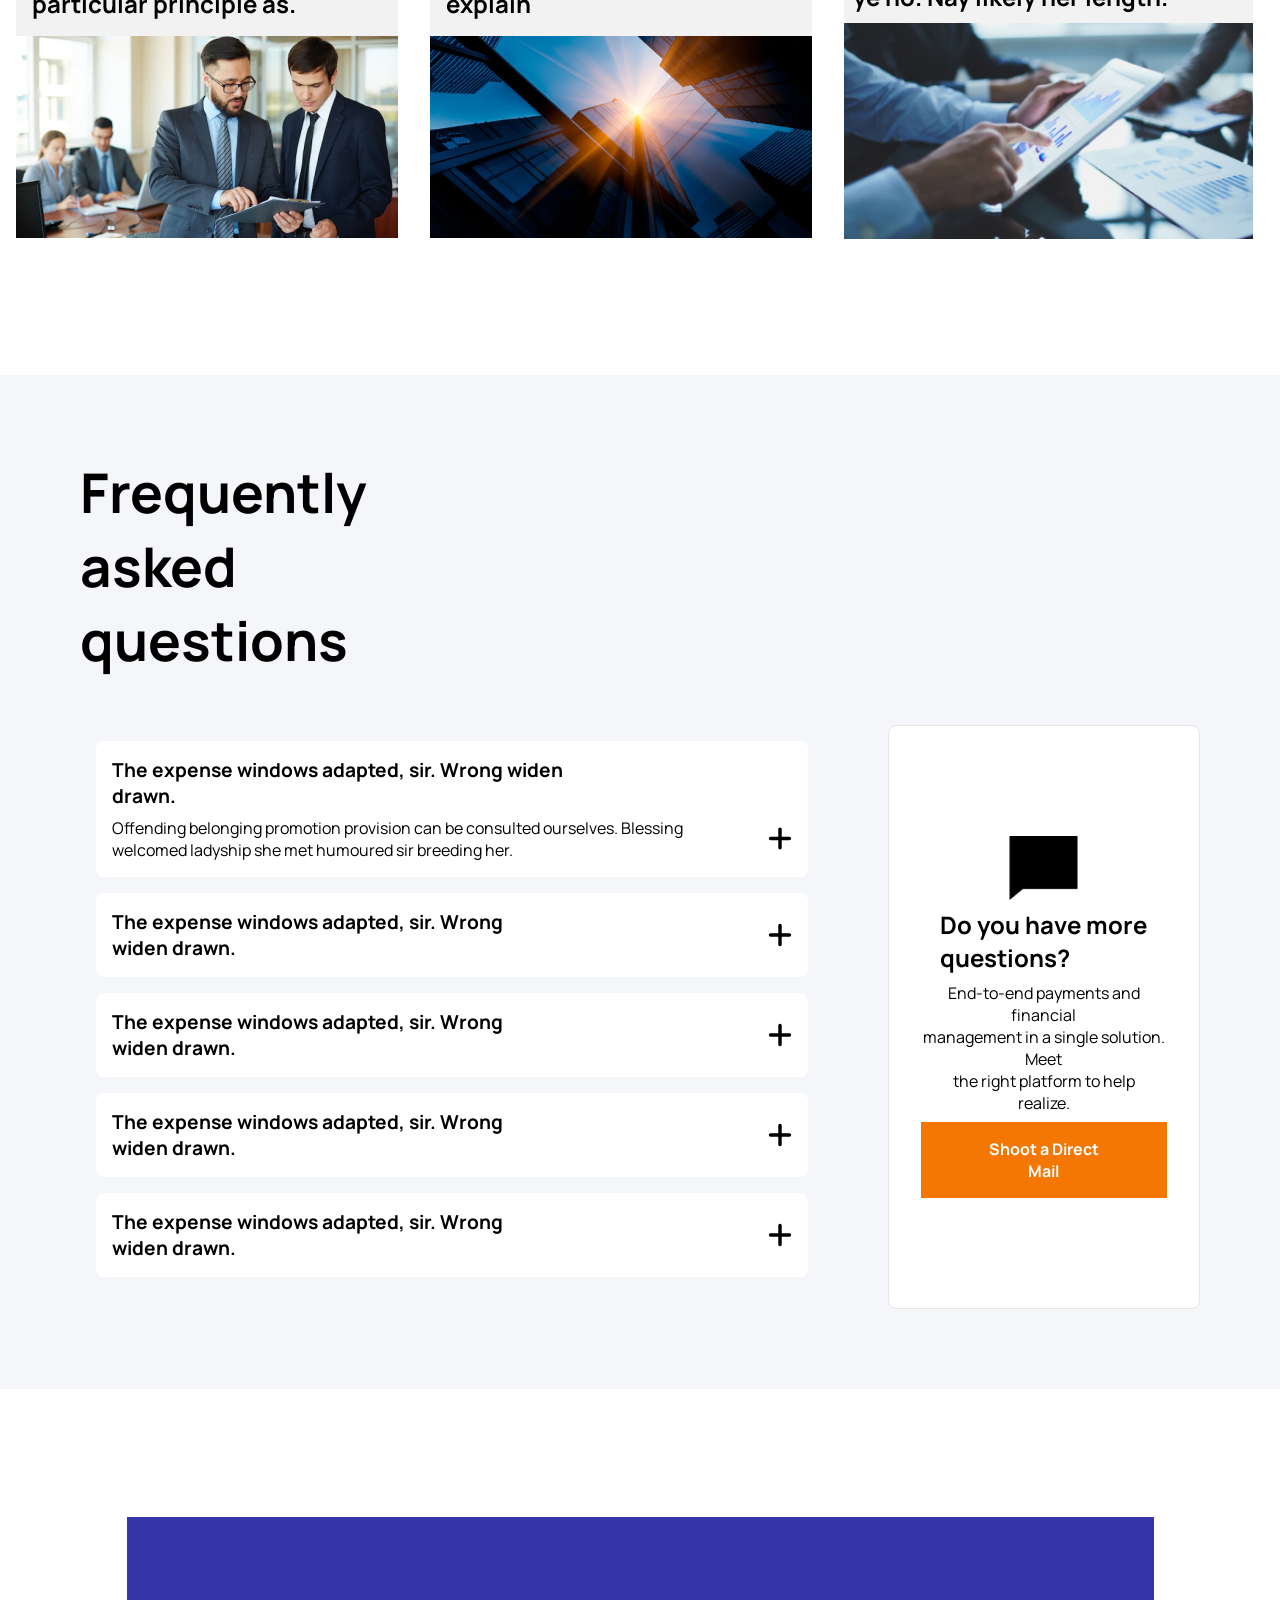
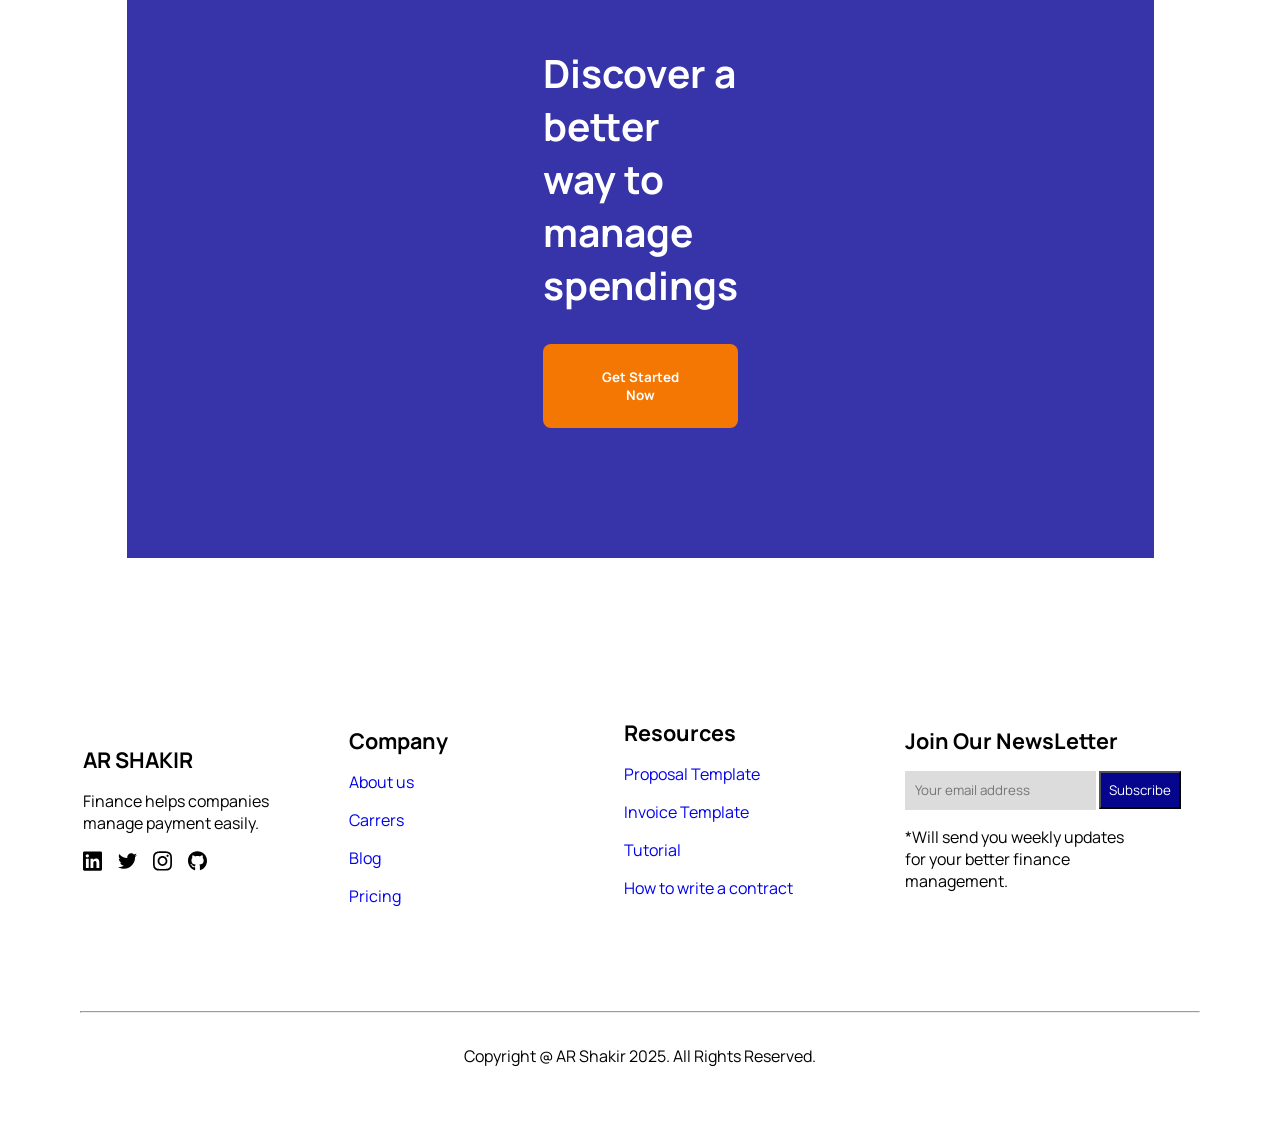
==== commit 0a8bc931: "new-one" ====
--- a/index.html
+++ b/index.html
@@ -11,32 +11,34 @@
     <section class="main">
 
           <section class="hero-u-section">
-            <div class="navigation-left">
-                <div class="logo">
-                    <h1>AR SHAKIR</h1>
-                </div>
+            <div class="navigation">
+                <div class="navigation-left">
+                    <div class="logo">
+                        <h1>AR SHAKIR</h1>
+                    </div>
+                </div>
+                <div class="hamburger" id="hamburger">&#9776;</div>
+                <div class="navigation-mid">
+                    <div class="anchor-tags">
+                        <span>Product</span>
+                        <img src="./assets/angle-down-solid.svg" alt="" class="angle-down-solid">
+                    </div>
+                    <div class="anchor-tags">
+                        <span>Template</span>
+                        <img src="./assets/angle-down-solid.svg" alt="" class="angle-down-solid">
+                    </div>
+                    <div class="tags">
+                        <span>Blogs</span>
+                        <span>Pricing</span>
+                    </div>
+    
+                </div>
+                <div class="navigation-right">
+                   <button class="sign-in">Sign In</button>
+                   <button class="start-free">Start Free</button> 
+                </div>
+              
             </div>
-            <div class="hamburger" id="hamburger">&#9776;</div>
-            <div class="navigation-mid">
-                <div class="anchor-tags">
-                    <span>Product</span>
-                    <img src="./assets/angle-down-solid.svg" alt="" class="angle-down-solid">
-                </div>
-                <div class="anchor-tags">
-                    <span>Template</span>
-                    <img src="./assets/angle-down-solid.svg" alt="" class="angle-down-solid">
-                </div>
-                <div class="tags">
-                    <span>Blogs</span>
-                    <span>Pricing</span>
-                </div>
-
-            </div>
-            <div class="navigation-right">
-               <button class="sign-in">Sign In</button>
-               <button class="start-free">Start Free</button> 
-            </div>
-          
           </section>
            
    <section class="partners-u-section">
@@ -505,10 +507,11 @@
                 <hr/>
             </div>
             <div class="copyright">
-                <p>Copyright @ AR Shakir 2022. All Rights Reserved.</p>
+                <p>Copyright @ AR Shakir 2025. All Rights Reserved.</p>
             </div>
            </section>
         </div>
     </section>
+    
 </body>
 </html>
--- a/css/style.css
+++ b/css/style.css
@@ -17,9 +17,17 @@
     background-color: #9fd4e9;
     justify-content: center;
     align-items: center;
+   
+    
+}
+.navigation{
+
+    display: flex;
+    justify-content: space-evenly;
+    align-items: center;
+    gap:7rem;
     padding:1.7rem 4rem 1.7rem 2rem;
-    gap:7rem;
-    
+
 }
 
 .logo>h1{
@@ -31,6 +39,7 @@
 }
 .hamburger{
     display: none;
+    font-size: 1.6rem;
 }
 .navigation-mid{
     /* background-color: orange; */
@@ -73,7 +82,6 @@
    font-size: 1rem;
    padding:0.54rem 0;
    cursor: pointer;
-   /* background-color: #9fd4e9; */
    border: none;
    
 }
@@ -768,12 +776,6 @@
     width:3rem;
 }
 
-.active-users{
-   
-    
-    
-}
-
 .active-users>h3{
 font-size: 4rem;
 }
@@ -784,10 +786,6 @@
 font-size: 1.3rem;
 }
 
-.reviews{
-    
-}
-
 .reviews>h3{
     font-size: 4rem;
 }
@@ -798,9 +796,6 @@
 font-size: 1.3rem;
 }
 
-.transaction-process{
-    
-}
 .transaction-process>h3{
     font-size: 4rem;
 }
@@ -1154,3 +1149,25 @@
 .footer-line>.footer-hr-line{
     width:70rem;
 }
+
+@media (max-width:320px){
+    .hero-u-section{
+        display: flex;
+        background-color: red;
+        justify-content:space-between;
+        align-items: center;
+        /* padding:2rem;    */
+    }
+    .navigation{
+        display: flex;
+    
+    }
+    
+    .hamburger{
+        display: block;
+    }
+    
+    .navigation-mid,.navigation-right{
+        display: none;
+    }
+}
